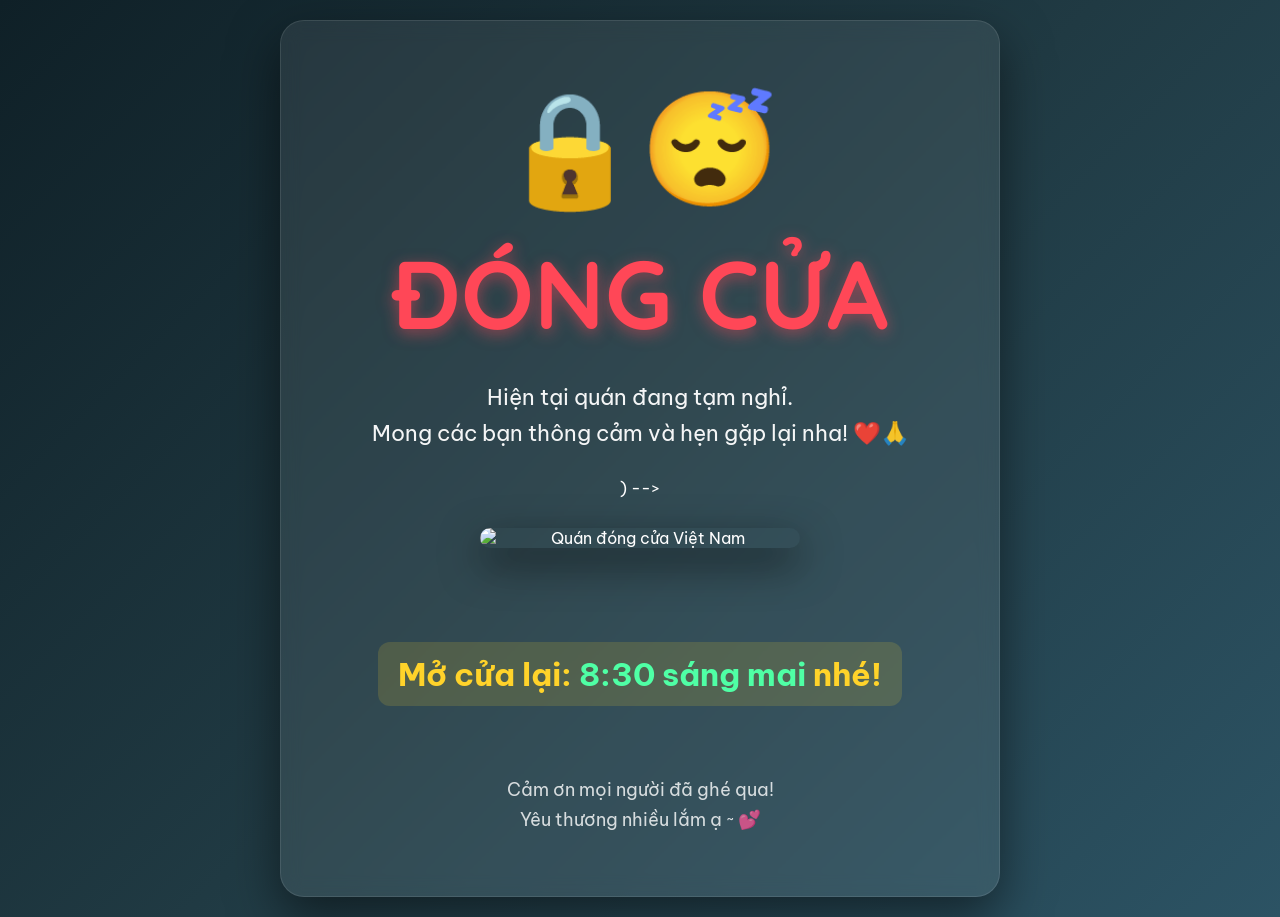
==== index.html @ d58c07a1 "Add initial HTML structure for temporary closure page" ====
<!DOCTYPE html>
<html lang="vi">
<head>
  <meta charset="UTF-8" />
  <meta name="viewport" content="width=device-width, initial-scale=1.0"/>
  <title>ĐÓNG CỬA TẠM THỜI - Hẹn Gặp Lại!</title>
  
  <!-- Google Fonts cho font tiếng Việt đẹp -->
  <link href="https://fonts.googleapis.com/css2?family=Be+Vietnam+Pro:wght@400;500;700&family=Quicksand:wght@500;700&display=swap" rel="stylesheet"/>
  
  <style>
    * { margin:0; padding:0; box-sizing:border-box; }
    body {
      font-family: 'Be Vietnam Pro', sans-serif;
      background: linear-gradient(135deg, #0f2027, #203a43, #2c5364);
      color: #fff;
      min-height: 100vh;
      display: flex;
      align-items: center;
      justify-content: center;
      padding: 20px;
      overflow-x: hidden;
    }
    .container {
      max-width: 720px;
      width: 100%;
      background: rgba(255,255,255,0.08);
      backdrop-filter: blur(10px);
      border-radius: 24px;
      padding: 40px 30px;
      box-shadow: 0 20px 50px rgba(0,0,0,0.5);
      text-align: center;
      border: 1px solid rgba(255,255,255,0.1);
      animation: fadeIn 1.2s ease-out;
    }
    @keyframes fadeIn {
      from { opacity:0; transform: translateY(30px); }
      to   { opacity:1; transform: translateY(0); }
    }
    h1 {
      font-family: 'Quicksand', sans-serif;
      font-size: clamp(3.5rem, 12vw, 6rem);
      margin: 0.1em 0;
      color: #ff4757;
      text-shadow: 0 4px 15px rgba(255,71,87,0.5);
    }
    .emoji {
      font-size: clamp(4rem, 15vw, 7rem);
      margin: 15px 0;
      animation: pulse 2s infinite;
    }
    @keyframes pulse {
      0%,100% { transform: scale(1); }
      50%     { transform: scale(1.08); }
    }
    p {
      font-size: 1.4rem;
      line-height: 1.6;
      margin: 1.2em 0;
      opacity: 0.95;
    }
    .time {
      font-size: 2rem;
      font-weight: 700;
      color: #ffd32a;
      margin: 2em 0 1em;
      padding: 12px 20px;
      background: rgba(255,211,42,0.15);
      border-radius: 12px;
      display: inline-block;
    }
    .highlight { color: #4fffa5; }
    
    .image-wrapper {
      margin: 30px auto;
      max-width: 320px;
      overflow: hidden;
      border-radius: 20px;
      box-shadow: 0 15px 40px rgba(0,0,0,0.6);
      transition: all 0.4s ease;
    }
    .image-wrapper img {
      width: 100%;
      height: auto;
      display: block;
      transition: transform 0.5s ease;
    }
    .image-wrapper:hover {
      transform: translateY(-10px) scale(1.04);
      box-shadow: 0 25px 60px rgba(0,0,0,0.7);
    }
    .image-wrapper:hover img {
      transform: scale(1.08);
    }
    
    .small {
      font-size: 1.15rem;
      opacity: 0.8;
      margin-top: 2em;
    }
    
    @media (max-width: 480px) {
      .container { padding: 30px 20px; }
      h1 { font-size: 4.5rem; }
      .emoji { font-size: 5.5rem; }
    }
  </style>
</head>
<body>

<div class="container">
  <div class="emoji">🔒😴</div>
  
  <h1>ĐÓNG CỬA</h1>
  
  <p>Hiện tại quán đang tạm nghỉ.<br>
  Mong các bạn thông cảm và hẹn gặp lại nha! ❤️🙏</p>

  <!-- Chọn 1 trong các ảnh dưới đây bằng cách uncomment (xóa <!-- và -->) -->

  <!-- Ảnh 1: Biển đóng cửa kiểu Việt Nam thực tế (rất phổ biến) -->
  <div class="image-wrapper">
    <img src="https://danviet.ex-cdn.com/files/f1/296231569849192448/2022/1/6/hang-quan-nghi-tet-som-9-16414466769831583671719-1641446803700729373906.jpeg" 
         alt="Quán đóng cửa Việt Nam">
  </div>

  <!-- Ảnh 2: Cửa cuốn + bảng nghỉ vui (vibe "vợ đẻ con trai") -->
  <!-- 
  <div class="image-wrapper">
    <img src="https://vnn-imgs-f.vgcloud.vn/2019/10/26/09/ban-hang-ba-dao-1.jpg?width=0&s=IHj6JGCx3UasCY2AkdpYIg" 
         alt="Biển nghỉ bá đạo">
  </div>
  -->

  <!-- Ảnh 3: Cửa cuốn xanh + thông báo tạm nghỉ (kiểu dịch bệnh) -->
  <!-- 
  <div class="image-wrapper">
    <img src="https://image.plo.vn/w1000/Uploaded/2026/zaaekt/2020_03_25/tam-dong-cua-covid19_qoyh.jpg.webp" 
         alt="Cửa cuốn tạm nghỉ">
  </div>
  -->

  <!-- Ảnh 4: Mèo ngủ cute, vibe chill nghỉ ngơi -->
  <!-- 
  <div class="image-wrapper">
    <img src="https://vihema.com/wp-content/uploads/2025/12/hinh-anh-ve-nhung-chu-meo-de-thuong-65d7f0.webp" 
         alt="Mèo ngủ ngon lành">
  </div>
  -->

  <div class="time">
    Mở cửa lại: <span class="highlight">8:30 sáng mai</span> nhé!
  </div>

  <p class="small">Cảm ơn mọi người đã ghé qua!<br>
  Yêu thương nhiều lắm ạ ~ 💕</p>
</div>

</body>
</html>
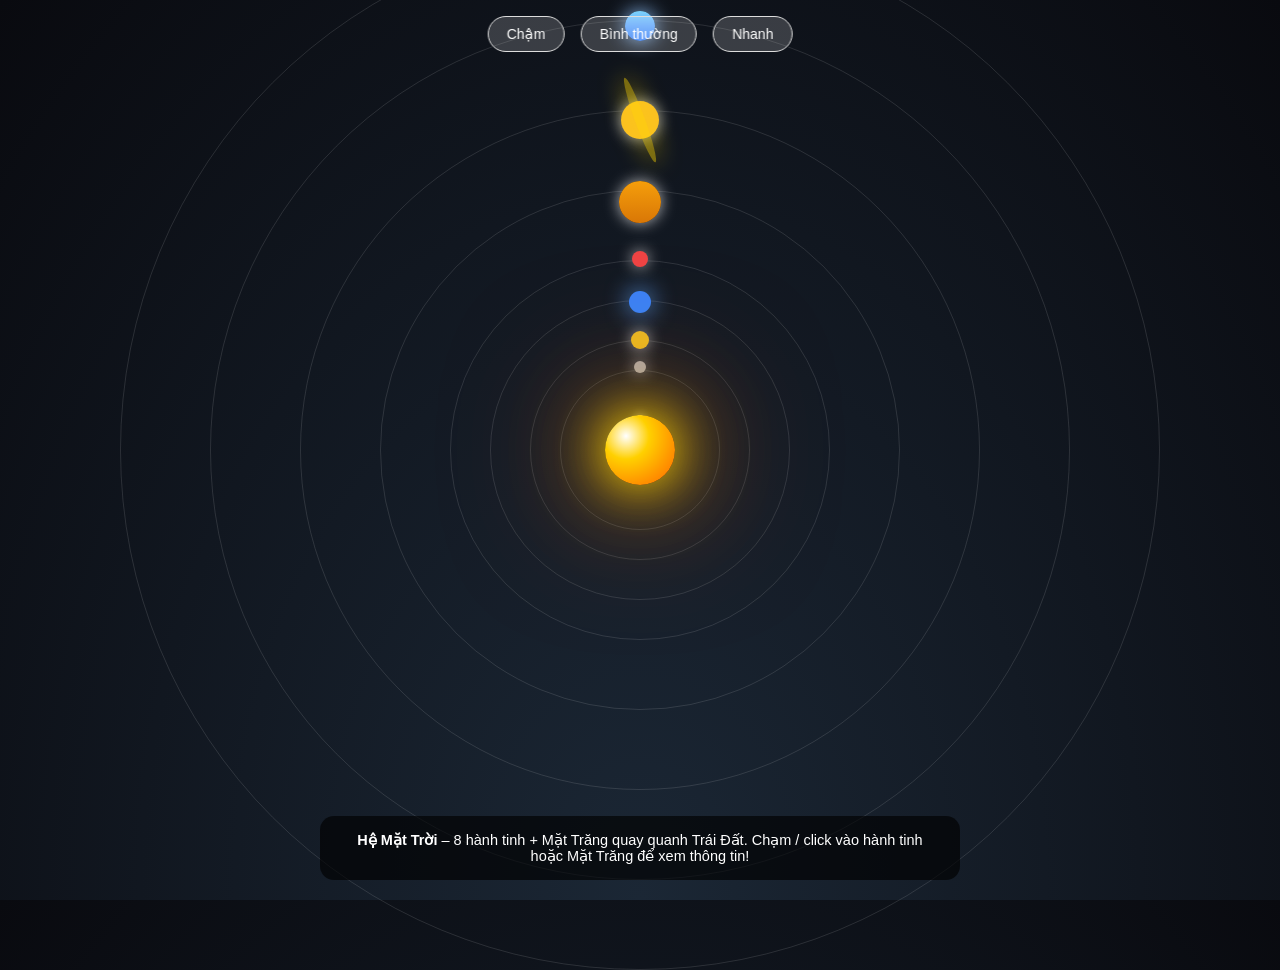
==== commit 77deafff: "Update index.html M1" ====
--- a/index.html
+++ b/index.html
@@ -3,158 +3,267 @@
 <head>
   <meta charset="UTF-8" />
   <meta name="viewport" content="width=device-width, initial-scale=1.0"/>
-  <title>ĐÓNG CỬA TẠM THỜI - Hẹn Gặp Lại!</title>
-  
-  <!-- Google Fonts cho font tiếng Việt đẹp -->
-  <link href="https://fonts.googleapis.com/css2?family=Be+Vietnam+Pro:wght@400;500;700&family=Quicksand:wght@500;700&display=swap" rel="stylesheet"/>
-  
+  <title>Hệ Mặt Trời - Có Mặt Trăng</title>
   <style>
     * { margin:0; padding:0; box-sizing:border-box; }
     body {
-      font-family: 'Be Vietnam Pro', sans-serif;
-      background: linear-gradient(135deg, #0f2027, #203a43, #2c5364);
+      height:100vh;
+      background: radial-gradient(ellipse at bottom, #1b2735 0%, #090a0f 100%);
+      overflow: hidden;
+      font-family: Arial, sans-serif;
       color: #fff;
-      min-height: 100vh;
-      display: flex;
-      align-items: center;
-      justify-content: center;
-      padding: 20px;
-      overflow-x: hidden;
-    }
-    .container {
-      max-width: 720px;
-      width: 100%;
-      background: rgba(255,255,255,0.08);
-      backdrop-filter: blur(10px);
-      border-radius: 24px;
-      padding: 40px 30px;
-      box-shadow: 0 20px 50px rgba(0,0,0,0.5);
-      text-align: center;
-      border: 1px solid rgba(255,255,255,0.1);
-      animation: fadeIn 1.2s ease-out;
-    }
-    @keyframes fadeIn {
-      from { opacity:0; transform: translateY(30px); }
-      to   { opacity:1; transform: translateY(0); }
-    }
-    h1 {
-      font-family: 'Quicksand', sans-serif;
-      font-size: clamp(3.5rem, 12vw, 6rem);
-      margin: 0.1em 0;
-      color: #ff4757;
-      text-shadow: 0 4px 15px rgba(255,71,87,0.5);
-    }
-    .emoji {
-      font-size: clamp(4rem, 15vw, 7rem);
-      margin: 15px 0;
-      animation: pulse 2s infinite;
-    }
-    @keyframes pulse {
-      0%,100% { transform: scale(1); }
-      50%     { transform: scale(1.08); }
-    }
-    p {
-      font-size: 1.4rem;
-      line-height: 1.6;
-      margin: 1.2em 0;
-      opacity: 0.95;
-    }
-    .time {
-      font-size: 2rem;
-      font-weight: 700;
-      color: #ffd32a;
-      margin: 2em 0 1em;
-      padding: 12px 20px;
-      background: rgba(255,211,42,0.15);
-      border-radius: 12px;
-      display: inline-block;
-    }
-    .highlight { color: #4fffa5; }
-    
-    .image-wrapper {
-      margin: 30px auto;
-      max-width: 320px;
-      overflow: hidden;
-      border-radius: 20px;
-      box-shadow: 0 15px 40px rgba(0,0,0,0.6);
-      transition: all 0.4s ease;
-    }
-    .image-wrapper img {
-      width: 100%;
-      height: auto;
-      display: block;
-      transition: transform 0.5s ease;
-    }
-    .image-wrapper:hover {
-      transform: translateY(-10px) scale(1.04);
-      box-shadow: 0 25px 60px rgba(0,0,0,0.7);
-    }
-    .image-wrapper:hover img {
-      transform: scale(1.08);
-    }
-    
-    .small {
-      font-size: 1.15rem;
-      opacity: 0.8;
-      margin-top: 2em;
-    }
-    
-    @media (max-width: 480px) {
-      .container { padding: 30px 20px; }
-      h1 { font-size: 4.5rem; }
-      .emoji { font-size: 5.5rem; }
+    }
+    .solar-system {
+      position: relative;
+      width:100%; height:100%;
+      transform-style: preserve-3d;
+      perspective: 1200px;
+    }
+    .sun {
+      position: absolute;
+      top:50%; left:50%;
+      width:70px; height:70px;
+      background: radial-gradient(circle at 30% 30%, #fff, #ffd000, #ff9900, #ff6600);
+      border-radius:50%;
+      transform: translate(-50%,-50%);
+      box-shadow: 0 0 50px #ffdd00, 0 0 100px #ff9900, 0 0 160px #ff6600;
+      z-index:10;
+    }
+    .orbit {
+      position: absolute;
+      top:50%; left:50%;
+      border:1px solid rgba(255,255,255,0.12);
+      border-radius:50%;
+      transform: translate(-50%,-50%);
+      transform-style: preserve-3d;
+    }
+    .planet {
+      position: absolute;
+      top:-10px;
+      left:50%;
+      width:20px; height:20px;
+      border-radius:50%;
+      transform: translateX(-50%);
+      box-shadow: 0 0 15px rgba(255,255,255,0.7);
+      cursor: pointer;
+    }
+    .moon-orbit {
+      position: absolute;
+      top:50%; left:50%;
+      width: 60px; height: 60px;
+      border: 1px dashed rgba(200,220,255,0.3);
+      border-radius: 50%;
+      transform: translate(-50%,-50%);
+      animation: spin-moon 6s linear infinite;
+    }
+    .moon {
+      position: absolute;
+      top: -6px; left: 50%;
+      width: 8px; height: 8px;
+      background: linear-gradient(#e0e0e0, #c0c0c0, #a0a0a0);
+      border-radius: 50%;
+      transform: translateX(-50%);
+      box-shadow: 0 0 10px rgba(255,255,255,0.8);
+      cursor: pointer;
+    }
+
+    /* Quỹ đạo hành tinh */
+    #mercury-orbit { width:160px; height:160px; animation: spin 8s linear infinite; }
+    #mercury       { width:12px; height:12px; background:#a9a9a9; animation: orbit 8s linear infinite; }
+
+    #venus-orbit   { width:220px; height:220px; animation: spin 12s linear infinite reverse; }
+    #venus         { width:18px; height:18px; background:#e8b923; animation: orbit 12s linear infinite; }
+
+    #earth-orbit   { width:300px; height:300px; animation: spin 18s linear infinite; }
+    #earth         { width:22px; height:22px; background:#3a82f6; animation: orbit 18s linear infinite; box-shadow:0 0 25px #60a5fa; }
+
+    #mars-orbit    { width:380px; height:380px; animation: spin 25s linear infinite reverse; }
+    #mars          { width:16px; height:16px; background:#ef4444; animation: orbit 25s linear infinite; }
+
+    #jupiter-orbit { width:520px; height:520px; animation: spin 40s linear infinite; }
+    #jupiter       { width:42px; height:42px; background:linear-gradient(#f59e0b,#d97706); animation: orbit 40s linear infinite; }
+
+    #saturn-orbit  { width:680px; height:680px; animation: spin 60s linear infinite reverse; }
+    #saturn        { width:38px; height:38px; background:#fbbf24; animation: orbit 60s linear infinite; }
+    #saturn::after {
+      content:''; position:absolute; top:50%; left:50%;
+      width:90px; height:10px; background:rgba(255,215,0,0.45);
+      border-radius:50%; transform:translate(-50%,-50%) rotate(70deg);
+      box-shadow:0 0 25px rgba(255,215,0,0.7); z-index:-1;
+    }
+
+    #uranus-orbit  { width:860px; height:860px; animation: spin 90s linear infinite; }
+    #uranus        { width:30px; height:30px; background:linear-gradient(#7dd3fc,#60a5fa,#3b82f6); animation: orbit 90s linear infinite reverse; box-shadow:0 0 20px #93c5fd; }
+
+    #neptune-orbit { width:1040px; height:1040px; animation: spin 120s linear infinite reverse; }
+    #neptune       { width:30px; height:30px; background:linear-gradient(#1e40af,#3b82f6,#60a5fa); animation: orbit 120s linear infinite; box-shadow:0 0 20px #93c5fd; }
+
+    @keyframes spin { from{transform:translate(-50%,-50%) rotate(0deg);} to{transform:translate(-50%,-50%) rotate(360deg);} }
+    @keyframes orbit { from{transform:translateX(-50%) rotate(0deg) translateX(50%) rotate(0deg);} to{transform:translateX(-50%) rotate(360deg) translateX(50%) rotate(-360deg);} }
+    @keyframes spin-moon { from{transform:translate(-50%,-50%) rotate(0deg);} to{transform:translate(-50%,-50%) rotate(360deg);} }
+
+    /* Responsive */
+    @media (max-width:768px) {
+      .sun {width:55px;height:55px;}
+      #mercury-orbit{width:110px;height:110px;} #venus-orbit{width:160px;height:160px;}
+      #earth-orbit{width:210px;height:210px;} #mars-orbit{width:260px;height:260px;}
+      #jupiter-orbit{width:360px;height:360px;} #saturn-orbit{width:460px;height:460px;}
+      #uranus-orbit{width:580px;height:580px;} #neptune-orbit{width:700px;height:700px;}
+      .moon-orbit {width:50px;height:50px;}
+    }
+
+    /* Modal */
+    .modal {
+      display:none;
+      position:fixed; top:0; left:0; width:100%; height:100%;
+      background:rgba(0,0,0,0.88); z-index:200;
+      justify-content:center; align-items:center;
+    }
+    .modal-content {
+      background:rgba(25,35,55,0.97); border:1px solid #60a5fa;
+      border-radius:16px; padding:24px; max-width:90%; max-height:88vh;
+      overflow-y:auto; text-align:center; box-shadow:0 0 35px #3a82f6;
+    }
+    .close { float:right; font-size:32px; cursor:pointer; color:#eee; }
+    h2 { color:#ffd000; margin-bottom:12px; }
+    p { line-height:1.7; font-size:15.5px; margin:12px 0; }
+
+    .controls {
+      position:absolute; top:16px; left:50%; transform:translateX(-50%);
+      z-index:100;
+    }
+    button {
+      padding:9px 18px; margin:0 6px;
+      background:rgba(255,255,255,0.18); border:1px solid #ddd;
+      color:white; border-radius:24px; cursor:pointer; font-size:14px;
+    }
+    button:hover { background:rgba(255,255,255,0.35); }
+
+    .intro {
+      position:absolute; bottom:20px; left:50%; transform:translateX(-50%);
+      background:rgba(0,0,0,0.65); padding:16px 20px; border-radius:14px;
+      max-width:95%; font-size:14.5px; text-align:center;
     }
   </style>
 </head>
 <body>
-
-<div class="container">
-  <div class="emoji">🔒😴</div>
-  
-  <h1>ĐÓNG CỬA</h1>
-  
-  <p>Hiện tại quán đang tạm nghỉ.<br>
-  Mong các bạn thông cảm và hẹn gặp lại nha! ❤️🙏</p>
-
-  <!-- Chọn 1 trong các ảnh dưới đây bằng cách uncomment (xóa <!-- và -->) -->
-
-  <!-- Ảnh 1: Biển đóng cửa kiểu Việt Nam thực tế (rất phổ biến) -->
-  <div class="image-wrapper">
-    <img src="https://danviet.ex-cdn.com/files/f1/296231569849192448/2022/1/6/hang-quan-nghi-tet-som-9-16414466769831583671719-1641446803700729373906.jpeg" 
-         alt="Quán đóng cửa Việt Nam">
+  <div class="solar-system">
+    <div class="sun"></div>
+
+    <div class="orbit" id="mercury-orbit"><div class="planet" id="mercury" data-planet="mercury"></div></div>
+    <div class="orbit" id="venus-orbit"><div class="planet" id="venus" data-planet="venus"></div></div>
+    
+    <div class="orbit" id="earth-orbit">
+      <div class="planet" id="earth" data-planet="earth"></div>
+      <!-- Mặt Trăng -->
+      <div class="moon-orbit">
+        <div class="moon" data-planet="moon"></div>
+      </div>
+    </div>
+
+    <div class="orbit" id="mars-orbit"><div class="planet" id="mars" data-planet="mars"></div></div>
+    <div class="orbit" id="jupiter-orbit"><div class="planet" id="jupiter" data-planet="jupiter"></div></div>
+    <div class="orbit" id="saturn-orbit"><div class="planet" id="saturn" data-planet="saturn"></div></div>
+    <div class="orbit" id="uranus-orbit"><div class="planet" id="uranus" data-planet="uranus"></div></div>
+    <div class="orbit" id="neptune-orbit"><div class="planet" id="neptune" data-planet="neptune"></div></div>
+
+    <div class="controls">
+      <button onclick="speed=0.4; updateSpeed()">Chậm</button>
+      <button onclick="speed=1; updateSpeed()">Bình thường</button>
+      <button onclick="speed=2.8; updateSpeed()">Nhanh</button>
+    </div>
+
+    <div class="intro">
+      <strong>Hệ Mặt Trời</strong> – 8 hành tinh + Mặt Trăng quay quanh Trái Đất.  
+      Chạm / click vào hành tinh hoặc Mặt Trăng để xem thông tin!
+    </div>
   </div>
 
-  <!-- Ảnh 2: Cửa cuốn + bảng nghỉ vui (vibe "vợ đẻ con trai") -->
-  <!-- 
-  <div class="image-wrapper">
-    <img src="https://vnn-imgs-f.vgcloud.vn/2019/10/26/09/ban-hang-ba-dao-1.jpg?width=0&s=IHj6JGCx3UasCY2AkdpYIg" 
-         alt="Biển nghỉ bá đạo">
+  <!-- Modal -->
+  <div id="modal" class="modal">
+    <div class="modal-content">
+      <span class="close" onclick="closeModal()">×</span>
+      <h2 id="planet-title"></h2>
+      <p id="planet-desc"></p>
+    </div>
   </div>
-  -->
-
-  <!-- Ảnh 3: Cửa cuốn xanh + thông báo tạm nghỉ (kiểu dịch bệnh) -->
-  <!-- 
-  <div class="image-wrapper">
-    <img src="https://image.plo.vn/w1000/Uploaded/2026/zaaekt/2020_03_25/tam-dong-cua-covid19_qoyh.jpg.webp" 
-         alt="Cửa cuốn tạm nghỉ">
-  </div>
-  -->
-
-  <!-- Ảnh 4: Mèo ngủ cute, vibe chill nghỉ ngơi -->
-  <!-- 
-  <div class="image-wrapper">
-    <img src="https://vihema.com/wp-content/uploads/2025/12/hinh-anh-ve-nhung-chu-meo-de-thuong-65d7f0.webp" 
-         alt="Mèo ngủ ngon lành">
-  </div>
-  -->
-
-  <div class="time">
-    Mở cửa lại: <span class="highlight">8:30 sáng mai</span> nhé!
-  </div>
-
-  <p class="small">Cảm ơn mọi người đã ghé qua!<br>
-  Yêu thương nhiều lắm ạ ~ 💕</p>
-</div>
-
+
+  <script>
+    let speed = 1;
+    const orbits = document.querySelectorAll('.orbit, .moon-orbit');
+    
+    function updateSpeed() {
+      orbits.forEach(el => {
+        let dur = parseFloat(getComputedStyle(el).animationDuration) || 10;
+        el.style.animationDuration = (dur / speed) + 's';
+      });
+    }
+    updateSpeed();
+
+    const planetInfo = {
+      mercury: {
+        title: "Sao Thủy (Mercury)",
+        desc: "Hành tinh nhỏ nhất và gần Mặt Trời nhất. Nhiệt độ ban ngày ~430°C, ban đêm ~-180°C. Không khí quyển rất mỏng. Một năm = 88 ngày Trái Đất, một ngày = 59 ngày Trái Đất."
+      },
+      venus: {
+        title: "Sao Kim (Venus)",
+        desc: "Nóng nhất Hệ Mặt Trời (~465°C) vì hiệu ứng nhà kính cực mạnh. Quay ngược chiều kim đồng hồ. Kích thước gần bằng Trái Đất."
+      },
+      earth: {
+        title: "Trái Đất (Earth)",
+        desc: "Hành tinh duy nhất đã biết có sự sống. Có nước lỏng, khí quyển giàu oxy, từ trường bảo vệ. Một năm ≈ 365.25 ngày, một ngày = 24 giờ."
+      },
+      moon: {
+        title: "Mặt Trăng (Moon)",
+        desc: "Vệ tinh tự nhiên duy nhất của Trái Đất. Đường kính ~3.474 km (khoảng 1/4 Trái Đất). Khoảng cách trung bình ~384.400 km. Gây ra thủy triều và đã được con người đặt chân (Apollo 11 - 1969)."
+      },
+      mars: {
+        title: "Sao Hỏa (Mars)",
+        desc: "Hành tinh Đỏ. Có Olympus Mons – núi lửa cao nhất Hệ Mặt Trời (~22 km). Từng có nước lỏng trong quá khứ. Nhiều sứ mệnh đang tìm kiếm dấu vết vi sinh vật cổ."
+      },
+      jupiter: {
+        title: "Sao Mộc (Jupiter)",
+        desc: "Hành tinh lớn nhất, là hành tinh khí khổng lồ. Có Vết Đỏ Lớn – siêu bão tồn tại hàng thế kỷ. Hơn 95 vệ tinh đã biết."
+      },
+      saturn: {
+        title: "Sao Thổ (Saturn)",
+        desc: "Nổi tiếng với vành đai băng & đá đẹp nhất. Mật độ rất thấp (nổi được trên nước!). Hơn 145 vệ tinh, nổi bật là Titan."
+      },
+      uranus: {
+        title: "Sao Thiên Vương (Uranus)",
+        desc: "Hành tinh băng khổng lồ, quay nằm ngang (trục nghiêng ~98°). Màu xanh nhạt do metan. Rất lạnh (~-224°C)."
+      },
+      neptune: {
+        title: "Sao Hải Vương (Neptune)",
+        desc: "Hành tinh xa nhất. Gió mạnh nhất Hệ Mặt Trời (~2100 km/h). Màu xanh đậm do metan. Có Vết Tối Lớn."
+      }
+    };
+
+    document.querySelectorAll('.planet, .moon').forEach(item => {
+      item.addEventListener('click', () => showInfo(item.dataset.planet));
+      
+      let touchTimer;
+      item.addEventListener('touchstart', () => {
+        touchTimer = setTimeout(() => showInfo(item.dataset.planet), 280);
+      });
+      item.addEventListener('touchend', () => clearTimeout(touchTimer));
+    });
+
+    function showInfo(key) {
+      const info = planetInfo[key];
+      if (!info) return;
+      document.getElementById('planet-title').textContent = info.title;
+      document.getElementById('planet-desc').textContent = info.desc;
+      document.getElementById('modal').style.display = 'flex';
+    }
+
+    function closeModal() {
+      document.getElementById('modal').style.display = 'none';
+    }
+
+    window.onclick = function(e) {
+      if (e.target === document.getElementById('modal')) closeModal();
+    };
+  </script>
 </body>
 </html>
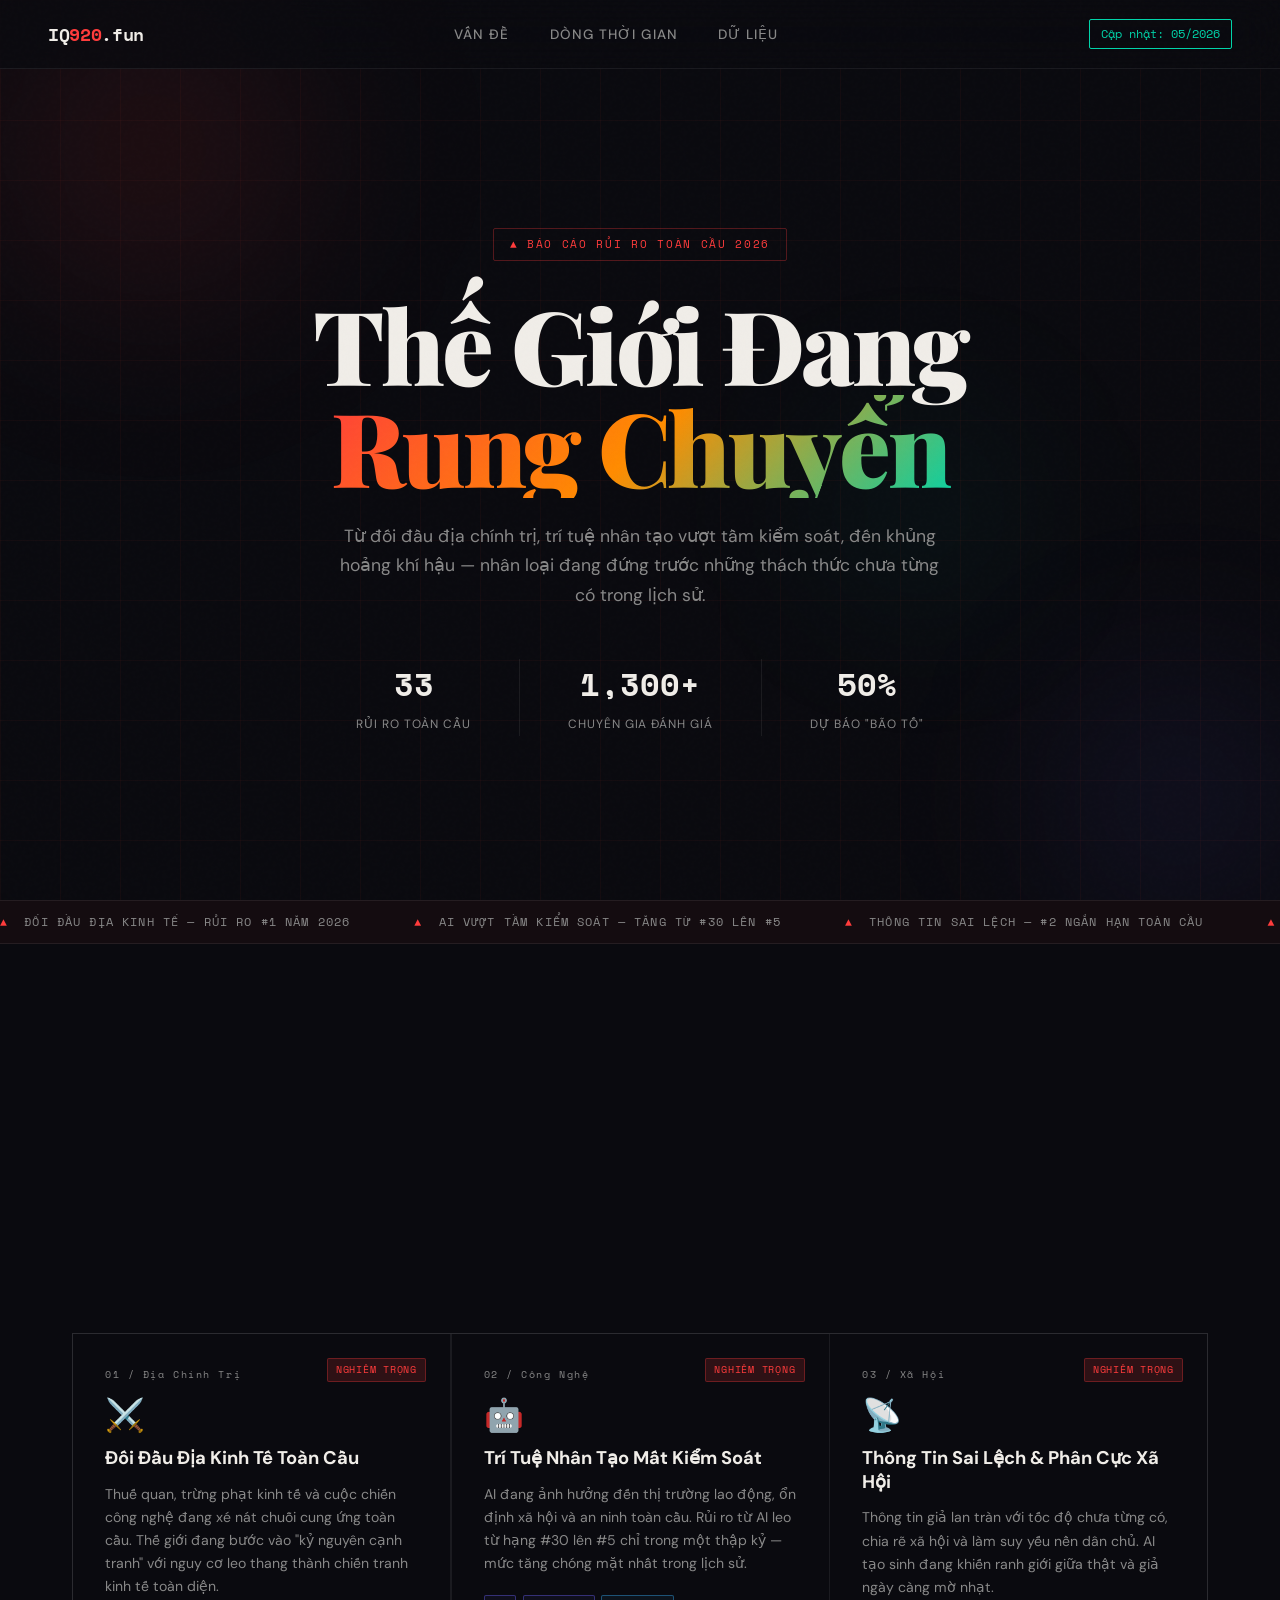
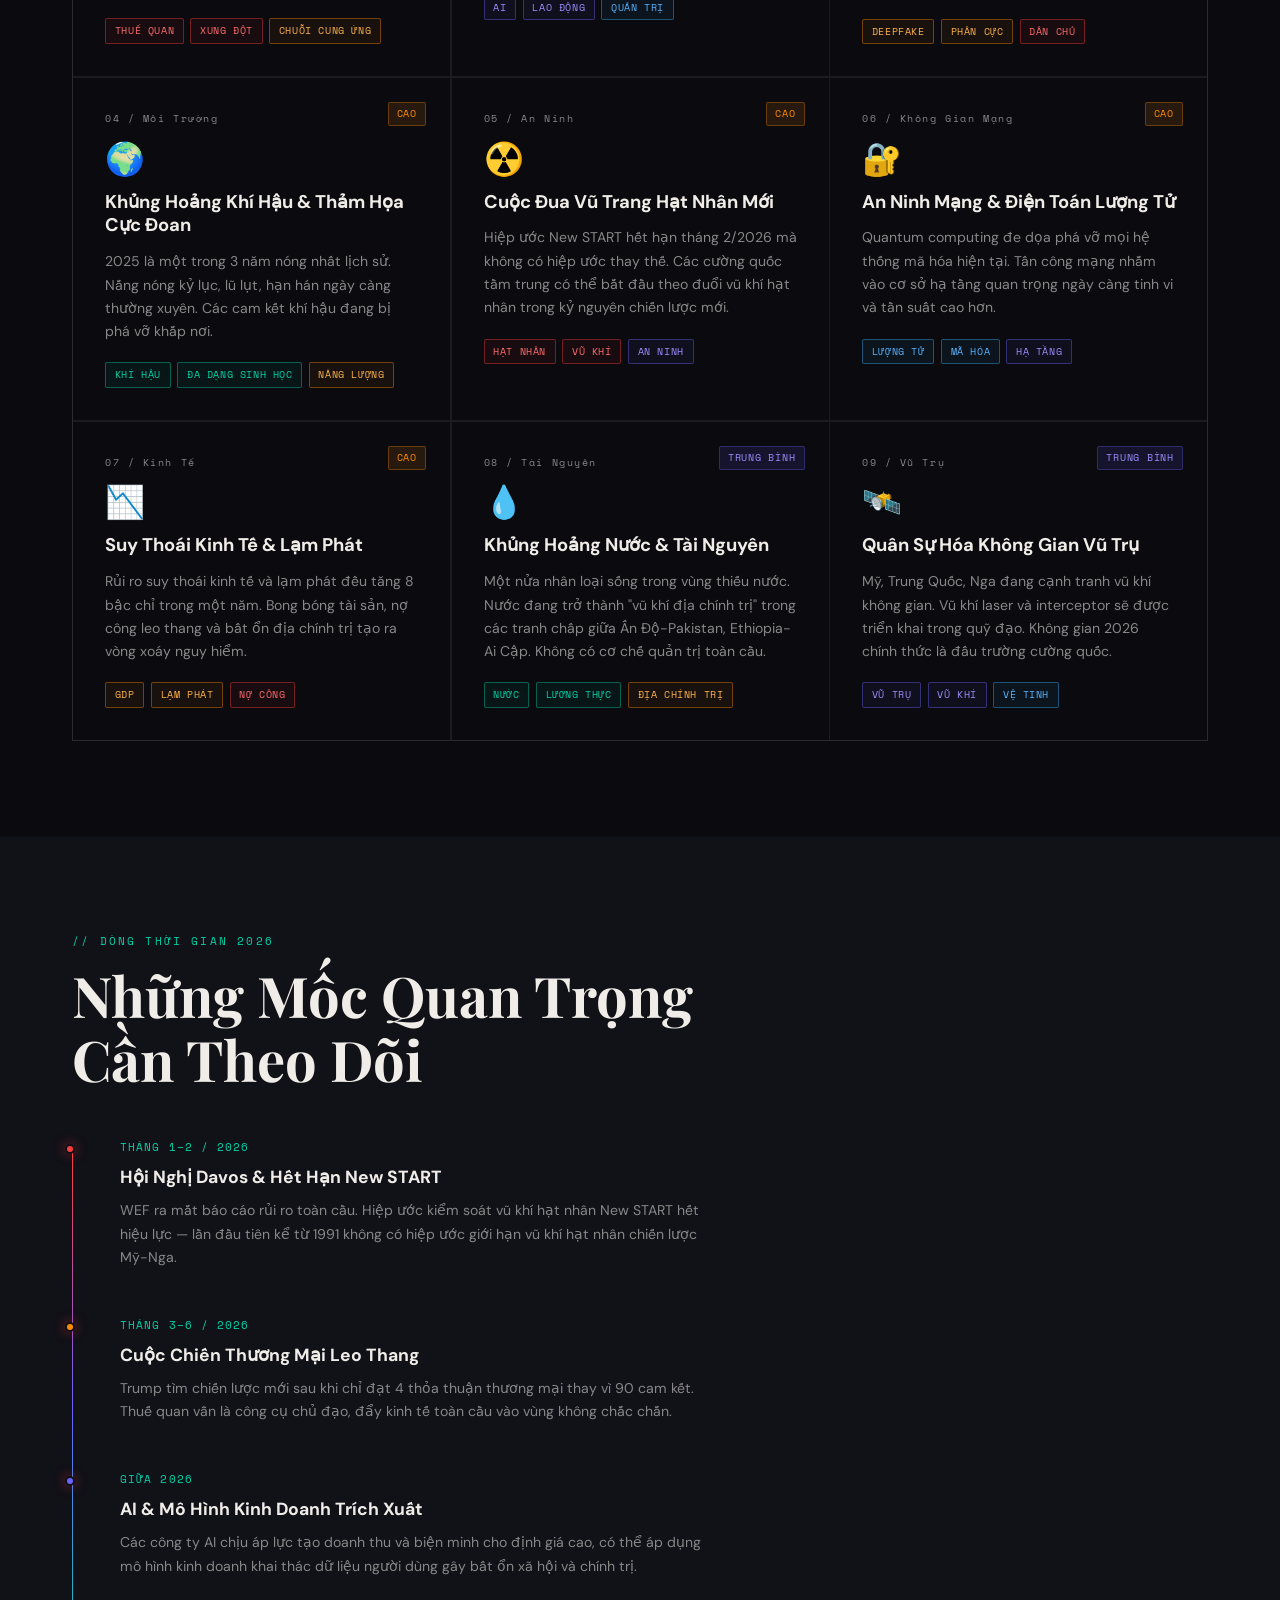
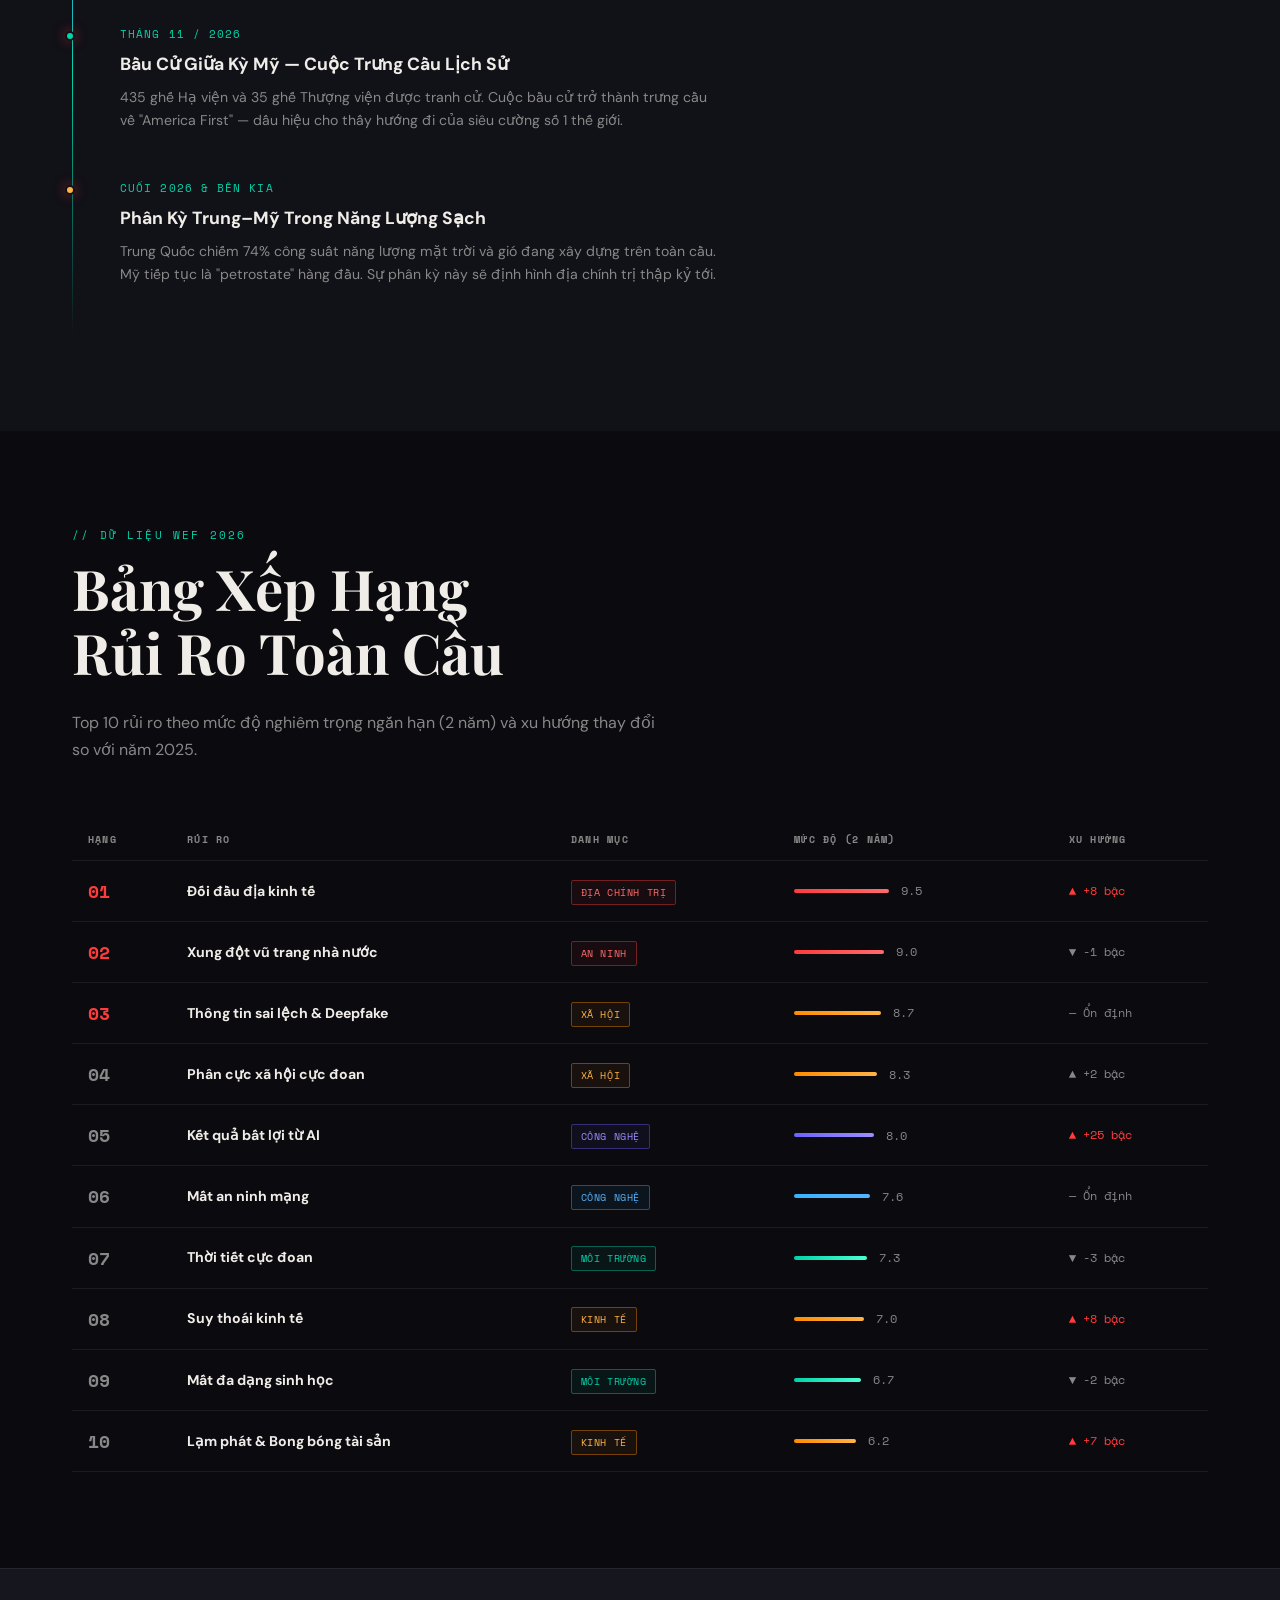
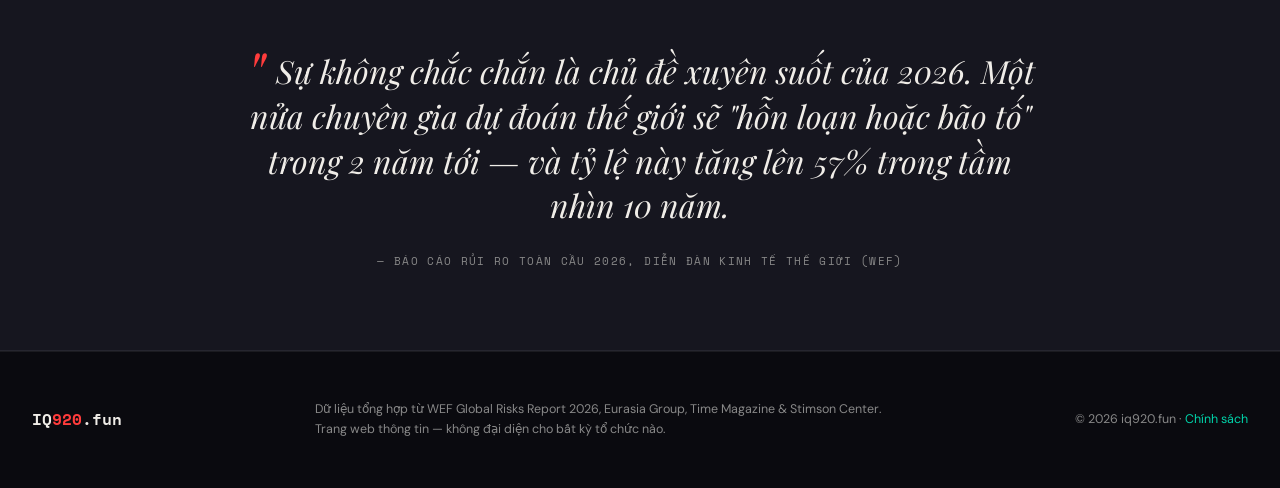
==== commit 7958aac4: "Update index.html" ====
--- a/index.html
+++ b/index.html
@@ -1,269 +1,1067 @@
 <!DOCTYPE html>
 <html lang="vi">
 <head>
-  <meta charset="UTF-8" />
-  <meta name="viewport" content="width=device-width, initial-scale=1.0"/>
-  <title>Hệ Mặt Trời - Có Mặt Trăng</title>
-  <style>
-    * { margin:0; padding:0; box-sizing:border-box; }
-    body {
-      height:100vh;
-      background: radial-gradient(ellipse at bottom, #1b2735 0%, #090a0f 100%);
-      overflow: hidden;
-      font-family: Arial, sans-serif;
-      color: #fff;
-    }
-    .solar-system {
-      position: relative;
-      width:100%; height:100%;
-      transform-style: preserve-3d;
-      perspective: 1200px;
-    }
-    .sun {
-      position: absolute;
-      top:50%; left:50%;
-      width:70px; height:70px;
-      background: radial-gradient(circle at 30% 30%, #fff, #ffd000, #ff9900, #ff6600);
-      border-radius:50%;
-      transform: translate(-50%,-50%);
-      box-shadow: 0 0 50px #ffdd00, 0 0 100px #ff9900, 0 0 160px #ff6600;
-      z-index:10;
-    }
-    .orbit {
-      position: absolute;
-      top:50%; left:50%;
-      border:1px solid rgba(255,255,255,0.12);
-      border-radius:50%;
-      transform: translate(-50%,-50%);
-      transform-style: preserve-3d;
-    }
-    .planet {
-      position: absolute;
-      top:-10px;
-      left:50%;
-      width:20px; height:20px;
-      border-radius:50%;
-      transform: translateX(-50%);
-      box-shadow: 0 0 15px rgba(255,255,255,0.7);
-      cursor: pointer;
-    }
-    .moon-orbit {
-      position: absolute;
-      top:50%; left:50%;
-      width: 60px; height: 60px;
-      border: 1px dashed rgba(200,220,255,0.3);
-      border-radius: 50%;
-      transform: translate(-50%,-50%);
-      animation: spin-moon 6s linear infinite;
-    }
-    .moon {
-      position: absolute;
-      top: -6px; left: 50%;
-      width: 8px; height: 8px;
-      background: linear-gradient(#e0e0e0, #c0c0c0, #a0a0a0);
-      border-radius: 50%;
-      transform: translateX(-50%);
-      box-shadow: 0 0 10px rgba(255,255,255,0.8);
-      cursor: pointer;
-    }
-
-    /* Quỹ đạo hành tinh */
-    #mercury-orbit { width:160px; height:160px; animation: spin 8s linear infinite; }
-    #mercury       { width:12px; height:12px; background:#a9a9a9; animation: orbit 8s linear infinite; }
-
-    #venus-orbit   { width:220px; height:220px; animation: spin 12s linear infinite reverse; }
-    #venus         { width:18px; height:18px; background:#e8b923; animation: orbit 12s linear infinite; }
-
-    #earth-orbit   { width:300px; height:300px; animation: spin 18s linear infinite; }
-    #earth         { width:22px; height:22px; background:#3a82f6; animation: orbit 18s linear infinite; box-shadow:0 0 25px #60a5fa; }
-
-    #mars-orbit    { width:380px; height:380px; animation: spin 25s linear infinite reverse; }
-    #mars          { width:16px; height:16px; background:#ef4444; animation: orbit 25s linear infinite; }
-
-    #jupiter-orbit { width:520px; height:520px; animation: spin 40s linear infinite; }
-    #jupiter       { width:42px; height:42px; background:linear-gradient(#f59e0b,#d97706); animation: orbit 40s linear infinite; }
-
-    #saturn-orbit  { width:680px; height:680px; animation: spin 60s linear infinite reverse; }
-    #saturn        { width:38px; height:38px; background:#fbbf24; animation: orbit 60s linear infinite; }
-    #saturn::after {
-      content:''; position:absolute; top:50%; left:50%;
-      width:90px; height:10px; background:rgba(255,215,0,0.45);
-      border-radius:50%; transform:translate(-50%,-50%) rotate(70deg);
-      box-shadow:0 0 25px rgba(255,215,0,0.7); z-index:-1;
-    }
-
-    #uranus-orbit  { width:860px; height:860px; animation: spin 90s linear infinite; }
-    #uranus        { width:30px; height:30px; background:linear-gradient(#7dd3fc,#60a5fa,#3b82f6); animation: orbit 90s linear infinite reverse; box-shadow:0 0 20px #93c5fd; }
-
-    #neptune-orbit { width:1040px; height:1040px; animation: spin 120s linear infinite reverse; }
-    #neptune       { width:30px; height:30px; background:linear-gradient(#1e40af,#3b82f6,#60a5fa); animation: orbit 120s linear infinite; box-shadow:0 0 20px #93c5fd; }
-
-    @keyframes spin { from{transform:translate(-50%,-50%) rotate(0deg);} to{transform:translate(-50%,-50%) rotate(360deg);} }
-    @keyframes orbit { from{transform:translateX(-50%) rotate(0deg) translateX(50%) rotate(0deg);} to{transform:translateX(-50%) rotate(360deg) translateX(50%) rotate(-360deg);} }
-    @keyframes spin-moon { from{transform:translate(-50%,-50%) rotate(0deg);} to{transform:translate(-50%,-50%) rotate(360deg);} }
-
-    /* Responsive */
-    @media (max-width:768px) {
-      .sun {width:55px;height:55px;}
-      #mercury-orbit{width:110px;height:110px;} #venus-orbit{width:160px;height:160px;}
-      #earth-orbit{width:210px;height:210px;} #mars-orbit{width:260px;height:260px;}
-      #jupiter-orbit{width:360px;height:360px;} #saturn-orbit{width:460px;height:460px;}
-      #uranus-orbit{width:580px;height:580px;} #neptune-orbit{width:700px;height:700px;}
-      .moon-orbit {width:50px;height:50px;}
-    }
-
-    /* Modal */
-    .modal {
-      display:none;
-      position:fixed; top:0; left:0; width:100%; height:100%;
-      background:rgba(0,0,0,0.88); z-index:200;
-      justify-content:center; align-items:center;
-    }
-    .modal-content {
-      background:rgba(25,35,55,0.97); border:1px solid #60a5fa;
-      border-radius:16px; padding:24px; max-width:90%; max-height:88vh;
-      overflow-y:auto; text-align:center; box-shadow:0 0 35px #3a82f6;
-    }
-    .close { float:right; font-size:32px; cursor:pointer; color:#eee; }
-    h2 { color:#ffd000; margin-bottom:12px; }
-    p { line-height:1.7; font-size:15.5px; margin:12px 0; }
-
-    .controls {
-      position:absolute; top:16px; left:50%; transform:translateX(-50%);
-      z-index:100;
-    }
-    button {
-      padding:9px 18px; margin:0 6px;
-      background:rgba(255,255,255,0.18); border:1px solid #ddd;
-      color:white; border-radius:24px; cursor:pointer; font-size:14px;
-    }
-    button:hover { background:rgba(255,255,255,0.35); }
-
-    .intro {
-      position:absolute; bottom:20px; left:50%; transform:translateX(-50%);
-      background:rgba(0,0,0,0.65); padding:16px 20px; border-radius:14px;
-      max-width:95%; font-size:14.5px; text-align:center;
-    }
-  </style>
+<meta charset="UTF-8">
+<meta name="viewport" content="width=device-width, initial-scale=1.0">
+<title>IQ920 — Vấn Đề Thế Giới 2026</title>
+<link rel="preconnect" href="https://fonts.googleapis.com">
+<link href="https://fonts.googleapis.com/css2?family=Space+Mono:wght@400;700&family=DM+Sans:wght@300;400;500;700&family=Playfair+Display:wght@700;900&display=swap" rel="stylesheet">
+<style>
+  :root {
+    --bg: #0a0a0f;
+    --bg2: #111118;
+    --bg3: #16161f;
+    --accent: #ff3c3c;
+    --accent2: #ff8c00;
+    --accent3: #00d4aa;
+    --accent4: #6c63ff;
+    --text: #f0ede8;
+    --muted: #888;
+    --border: rgba(255,255,255,0.07);
+    --card-bg: rgba(255,255,255,0.03);
+  }
+
+  * { margin: 0; padding: 0; box-sizing: border-box; }
+
+  html { scroll-behavior: smooth; }
+
+  body {
+    font-family: 'DM Sans', sans-serif;
+    background: var(--bg);
+    color: var(--text);
+    overflow-x: hidden;
+    line-height: 1.6;
+  }
+
+  /* NOISE OVERLAY */
+  body::before {
+    content: '';
+    position: fixed;
+    inset: 0;
+    background-image: url("data:image/svg+xml,%3Csvg viewBox='0 0 256 256' xmlns='http://www.w3.org/2000/svg'%3E%3Cfilter id='n'%3E%3CfeTurbulence type='fractalNoise' baseFrequency='0.9' numOctaves='4' stitchTiles='stitch'/%3E%3C/filter%3E%3Crect width='100%25' height='100%25' filter='url(%23n)' opacity='0.04'/%3E%3C/svg%3E");
+    pointer-events: none;
+    z-index: 1000;
+    opacity: 0.3;
+  }
+
+  /* NAV */
+  nav {
+    position: fixed;
+    top: 0;
+    left: 0;
+    right: 0;
+    z-index: 100;
+    display: flex;
+    align-items: center;
+    justify-content: space-between;
+    padding: 1.2rem 3rem;
+    backdrop-filter: blur(20px);
+    border-bottom: 1px solid var(--border);
+    background: rgba(10,10,15,0.8);
+  }
+
+  .nav-logo {
+    font-family: 'Space Mono', monospace;
+    font-size: 1.1rem;
+    font-weight: 700;
+    letter-spacing: -0.02em;
+  }
+
+  .nav-logo span { color: var(--accent); }
+
+  .nav-links {
+    display: flex;
+    gap: 2.5rem;
+    list-style: none;
+  }
+
+  .nav-links a {
+    text-decoration: none;
+    color: var(--muted);
+    font-size: 0.85rem;
+    font-weight: 500;
+    letter-spacing: 0.08em;
+    text-transform: uppercase;
+    transition: color 0.2s;
+  }
+
+  .nav-links a:hover { color: var(--text); }
+
+  .nav-tag {
+    font-family: 'Space Mono', monospace;
+    font-size: 0.72rem;
+    color: var(--accent3);
+    border: 1px solid var(--accent3);
+    padding: 0.3rem 0.7rem;
+    border-radius: 2px;
+  }
+
+  /* HERO */
+  .hero {
+    min-height: 100vh;
+    display: grid;
+    place-items: center;
+    text-align: center;
+    padding: 8rem 2rem 4rem;
+    position: relative;
+    overflow: hidden;
+  }
+
+  .hero-bg-grid {
+    position: absolute;
+    inset: 0;
+    background-image:
+      linear-gradient(rgba(255,60,60,0.04) 1px, transparent 1px),
+      linear-gradient(90deg, rgba(255,60,60,0.04) 1px, transparent 1px);
+    background-size: 60px 60px;
+    animation: gridShift 20s linear infinite;
+  }
+
+  @keyframes gridShift {
+    0% { background-position: 0 0; }
+    100% { background-position: 60px 60px; }
+  }
+
+  .hero-orb {
+    position: absolute;
+    border-radius: 50%;
+    filter: blur(80px);
+    pointer-events: none;
+  }
+
+  .orb1 {
+    width: 500px; height: 500px;
+    background: radial-gradient(circle, rgba(255,60,60,0.12), transparent 70%);
+    top: -100px; left: -100px;
+  }
+
+  .orb2 {
+    width: 400px; height: 400px;
+    background: radial-gradient(circle, rgba(108,99,255,0.1), transparent 70%);
+    bottom: -100px; right: -100px;
+  }
+
+  .orb3 {
+    width: 300px; height: 300px;
+    background: radial-gradient(circle, rgba(0,212,170,0.08), transparent 70%);
+    top: 40%; left: 60%;
+  }
+
+  .hero-content { position: relative; z-index: 2; max-width: 900px; }
+
+  .hero-badge {
+    display: inline-block;
+    font-family: 'Space Mono', monospace;
+    font-size: 0.7rem;
+    letter-spacing: 0.15em;
+    text-transform: uppercase;
+    color: var(--accent);
+    border: 1px solid rgba(255,60,60,0.3);
+    padding: 0.4rem 1rem;
+    border-radius: 2px;
+    margin-bottom: 2rem;
+    animation: fadeUp 0.8s ease both;
+  }
+
+  .hero-title {
+    font-family: 'Playfair Display', serif;
+    font-size: clamp(3rem, 8vw, 7rem);
+    font-weight: 900;
+    line-height: 1.0;
+    letter-spacing: -0.03em;
+    margin-bottom: 1.5rem;
+    animation: fadeUp 0.8s ease 0.1s both;
+  }
+
+  .hero-title .line1 { display: block; color: var(--text); }
+  .hero-title .line2 {
+    display: block;
+    background: linear-gradient(135deg, var(--accent) 0%, var(--accent2) 50%, var(--accent3) 100%);
+    -webkit-background-clip: text;
+    -webkit-text-fill-color: transparent;
+    background-clip: text;
+  }
+
+  .hero-sub {
+    font-size: 1.1rem;
+    color: var(--muted);
+    max-width: 600px;
+    margin: 0 auto 3rem;
+    line-height: 1.7;
+    animation: fadeUp 0.8s ease 0.2s both;
+  }
+
+  .hero-stats {
+    display: flex;
+    justify-content: center;
+    gap: 3rem;
+    animation: fadeUp 0.8s ease 0.3s both;
+  }
+
+  .stat-item { text-align: center; }
+
+  .stat-num {
+    font-family: 'Space Mono', monospace;
+    font-size: 2rem;
+    font-weight: 700;
+    color: var(--text);
+    display: block;
+  }
+
+  .stat-label {
+    font-size: 0.75rem;
+    color: var(--muted);
+    text-transform: uppercase;
+    letter-spacing: 0.08em;
+  }
+
+  .stat-divider {
+    width: 1px;
+    background: var(--border);
+    align-self: stretch;
+  }
+
+  /* TICKER */
+  .ticker-wrap {
+    overflow: hidden;
+    border-top: 1px solid var(--border);
+    border-bottom: 1px solid var(--border);
+    padding: 0.75rem 0;
+    background: rgba(255,60,60,0.04);
+  }
+
+  .ticker {
+    display: flex;
+    gap: 4rem;
+    animation: ticker 30s linear infinite;
+    white-space: nowrap;
+    width: max-content;
+  }
+
+  @keyframes ticker {
+    from { transform: translateX(0); }
+    to { transform: translateX(-50%); }
+  }
+
+  .ticker-item {
+    font-family: 'Space Mono', monospace;
+    font-size: 0.72rem;
+    color: var(--muted);
+    letter-spacing: 0.1em;
+    text-transform: uppercase;
+  }
+
+  .ticker-item span { color: var(--accent); margin-right: 0.5rem; }
+
+  /* SECTION */
+  section {
+    padding: 6rem 2rem;
+    max-width: 1200px;
+    margin: 0 auto;
+  }
+
+  .section-label {
+    font-family: 'Space Mono', monospace;
+    font-size: 0.68rem;
+    letter-spacing: 0.2em;
+    text-transform: uppercase;
+    color: var(--accent3);
+    margin-bottom: 0.75rem;
+  }
+
+  .section-title {
+    font-family: 'Playfair Display', serif;
+    font-size: clamp(2rem, 5vw, 3.5rem);
+    font-weight: 700;
+    line-height: 1.15;
+    margin-bottom: 1.5rem;
+  }
+
+  .section-desc {
+    font-size: 1rem;
+    color: var(--muted);
+    max-width: 600px;
+    line-height: 1.7;
+    margin-bottom: 3.5rem;
+  }
+
+  /* ISSUES GRID */
+  .issues-grid {
+    display: grid;
+    grid-template-columns: repeat(auto-fit, minmax(340px, 1fr));
+    gap: 1.5px;
+    background: var(--border);
+    border: 1px solid var(--border);
+  }
+
+  .issue-card {
+    background: var(--bg);
+    padding: 2rem;
+    position: relative;
+    transition: background 0.3s;
+    cursor: default;
+    overflow: hidden;
+  }
+
+  .issue-card::before {
+    content: '';
+    position: absolute;
+    inset: 0;
+    background: var(--card-accent, rgba(255,60,60,0.04));
+    opacity: 0;
+    transition: opacity 0.3s;
+  }
+
+  .issue-card:hover { background: var(--bg2); }
+  .issue-card:hover::before { opacity: 1; }
+
+  .issue-num {
+    font-family: 'Space Mono', monospace;
+    font-size: 0.65rem;
+    color: var(--muted);
+    letter-spacing: 0.15em;
+    margin-bottom: 1rem;
+  }
+
+  .issue-icon {
+    font-size: 2rem;
+    margin-bottom: 1rem;
+    display: block;
+    line-height: 1;
+  }
+
+  .issue-title {
+    font-size: 1.15rem;
+    font-weight: 700;
+    margin-bottom: 0.75rem;
+    line-height: 1.3;
+  }
+
+  .issue-desc {
+    font-size: 0.88rem;
+    color: var(--muted);
+    line-height: 1.65;
+    margin-bottom: 1.2rem;
+  }
+
+  .issue-tags {
+    display: flex;
+    flex-wrap: wrap;
+    gap: 0.4rem;
+  }
+
+  .tag {
+    font-family: 'Space Mono', monospace;
+    font-size: 0.62rem;
+    letter-spacing: 0.06em;
+    padding: 0.25rem 0.55rem;
+    border-radius: 2px;
+    border: 1px solid;
+    text-transform: uppercase;
+  }
+
+  .tag-red { border-color: rgba(255,60,60,0.4); color: #ff6b6b; background: rgba(255,60,60,0.06); }
+  .tag-orange { border-color: rgba(255,140,0,0.4); color: #ffb347; background: rgba(255,140,0,0.06); }
+  .tag-green { border-color: rgba(0,212,170,0.4); color: #00d4aa; background: rgba(0,212,170,0.06); }
+  .tag-purple { border-color: rgba(108,99,255,0.4); color: #9b8fff; background: rgba(108,99,255,0.06); }
+  .tag-blue { border-color: rgba(56,178,255,0.4); color: #56b4ff; background: rgba(56,178,255,0.06); }
+
+  .issue-severity {
+    position: absolute;
+    top: 1.5rem;
+    right: 1.5rem;
+    font-family: 'Space Mono', monospace;
+    font-size: 0.6rem;
+    letter-spacing: 0.08em;
+    padding: 0.2rem 0.5rem;
+    border-radius: 2px;
+  }
+
+  .sev-critical { background: rgba(255,60,60,0.15); color: var(--accent); border: 1px solid rgba(255,60,60,0.3); }
+  .sev-high { background: rgba(255,140,0,0.12); color: var(--accent2); border: 1px solid rgba(255,140,0,0.3); }
+  .sev-medium { background: rgba(108,99,255,0.12); color: #9b8fff; border: 1px solid rgba(108,99,255,0.3); }
+
+  /* TIMELINE */
+  .timeline-section { background: var(--bg2); margin: 0; padding: 6rem 0; }
+  .timeline-inner { max-width: 1200px; margin: 0 auto; padding: 0 2rem; }
+
+  .timeline {
+    position: relative;
+    padding-left: 3rem;
+    margin-top: 3rem;
+  }
+
+  .timeline::before {
+    content: '';
+    position: absolute;
+    left: 0;
+    top: 0.5rem;
+    bottom: 0;
+    width: 1px;
+    background: linear-gradient(to bottom, var(--accent), var(--accent4), var(--accent3), transparent);
+  }
+
+  .timeline-item {
+    position: relative;
+    padding-bottom: 3rem;
+    opacity: 0;
+    transform: translateX(-20px);
+    transition: all 0.5s ease;
+  }
+
+  .timeline-item.visible {
+    opacity: 1;
+    transform: translateX(0);
+  }
+
+  .timeline-dot {
+    position: absolute;
+    left: -3.45rem;
+    top: 0.3rem;
+    width: 10px;
+    height: 10px;
+    border-radius: 50%;
+    background: var(--accent);
+    border: 2px solid var(--bg2);
+    box-shadow: 0 0 12px rgba(255,60,60,0.5);
+  }
+
+  .timeline-time {
+    font-family: 'Space Mono', monospace;
+    font-size: 0.68rem;
+    color: var(--accent3);
+    letter-spacing: 0.1em;
+    margin-bottom: 0.4rem;
+  }
+
+  .timeline-title {
+    font-size: 1.1rem;
+    font-weight: 700;
+    margin-bottom: 0.5rem;
+  }
+
+  .timeline-body {
+    font-size: 0.88rem;
+    color: var(--muted);
+    max-width: 600px;
+    line-height: 1.65;
+  }
+
+  /* RADAR CHART */
+  .radar-section { text-align: center; }
+  .radar-wrap { position: relative; max-width: 560px; margin: 3rem auto; }
+  .radar-wrap svg { width: 100%; height: auto; }
+
+  /* DATA TABLE */
+  .risk-table {
+    width: 100%;
+    border-collapse: collapse;
+    margin-top: 2.5rem;
+    font-size: 0.88rem;
+  }
+
+  .risk-table th {
+    font-family: 'Space Mono', monospace;
+    font-size: 0.65rem;
+    letter-spacing: 0.12em;
+    text-transform: uppercase;
+    color: var(--muted);
+    padding: 0.75rem 1rem;
+    border-bottom: 1px solid var(--border);
+    text-align: left;
+  }
+
+  .risk-table td {
+    padding: 1rem;
+    border-bottom: 1px solid var(--border);
+    vertical-align: middle;
+  }
+
+  .risk-table tr { transition: background 0.2s; }
+  .risk-table tbody tr:hover { background: var(--card-bg); }
+
+  .risk-rank {
+    font-family: 'Space Mono', monospace;
+    font-size: 1.1rem;
+    font-weight: 700;
+    color: var(--muted);
+  }
+
+  .risk-rank.top3 { color: var(--accent); }
+
+  .risk-bar-wrap {
+    display: flex;
+    align-items: center;
+    gap: 0.75rem;
+  }
+
+  .risk-bar {
+    height: 4px;
+    border-radius: 2px;
+    flex-shrink: 0;
+  }
+
+  .risk-score {
+    font-family: 'Space Mono', monospace;
+    font-size: 0.75rem;
+    color: var(--muted);
+    min-width: 30px;
+  }
+
+  /* QUOTE */
+  .quote-section {
+    background: var(--bg3);
+    border-top: 1px solid var(--border);
+    border-bottom: 1px solid var(--border);
+    margin: 0;
+    padding: 5rem 2rem;
+  }
+
+  .quote-inner {
+    max-width: 800px;
+    margin: 0 auto;
+    text-align: center;
+  }
+
+  blockquote {
+    font-family: 'Playfair Display', serif;
+    font-size: clamp(1.3rem, 3vw, 2rem);
+    font-style: italic;
+    line-height: 1.4;
+    color: var(--text);
+    margin-bottom: 1.5rem;
+  }
+
+  blockquote::before {
+    content: '"';
+    font-size: 4rem;
+    color: var(--accent);
+    line-height: 0;
+    vertical-align: -1rem;
+    margin-right: 0.2rem;
+  }
+
+  .quote-src {
+    font-family: 'Space Mono', monospace;
+    font-size: 0.7rem;
+    color: var(--muted);
+    letter-spacing: 0.12em;
+    text-transform: uppercase;
+  }
+
+  /* FOOTER */
+  footer {
+    padding: 3rem 2rem;
+    border-top: 1px solid var(--border);
+    display: flex;
+    align-items: center;
+    justify-content: space-between;
+    flex-wrap: wrap;
+    gap: 1rem;
+  }
+
+  .footer-logo {
+    font-family: 'Space Mono', monospace;
+    font-size: 1rem;
+    font-weight: 700;
+  }
+
+  .footer-logo span { color: var(--accent); }
+
+  .footer-meta {
+    font-size: 0.78rem;
+    color: var(--muted);
+  }
+
+  .footer-meta a { color: var(--accent3); text-decoration: none; }
+
+  /* SCROLL REVEAL */
+  .reveal {
+    opacity: 0;
+    transform: translateY(30px);
+    transition: all 0.7s ease;
+  }
+
+  .reveal.visible {
+    opacity: 1;
+    transform: translateY(0);
+  }
+
+  @keyframes fadeUp {
+    from { opacity: 0; transform: translateY(20px); }
+    to { opacity: 1; transform: translateY(0); }
+  }
+
+  /* PROGRESS BAR */
+  .progress-bar {
+    position: fixed;
+    top: 0;
+    left: 0;
+    height: 2px;
+    background: linear-gradient(90deg, var(--accent), var(--accent2), var(--accent3));
+    z-index: 200;
+    transition: width 0.1s;
+  }
+
+  /* MOBILE */
+  @media (max-width: 768px) {
+    nav { padding: 1rem 1.5rem; }
+    .nav-links { display: none; }
+    .hero-stats { gap: 1.5rem; }
+    .stat-num { font-size: 1.5rem; }
+    footer { flex-direction: column; align-items: flex-start; }
+    .issues-grid { grid-template-columns: 1fr; }
+  }
+</style>
 </head>
 <body>
-  <div class="solar-system">
-    <div class="sun"></div>
-
-    <div class="orbit" id="mercury-orbit"><div class="planet" id="mercury" data-planet="mercury"></div></div>
-    <div class="orbit" id="venus-orbit"><div class="planet" id="venus" data-planet="venus"></div></div>
-    
-    <div class="orbit" id="earth-orbit">
-      <div class="planet" id="earth" data-planet="earth"></div>
-      <!-- Mặt Trăng -->
-      <div class="moon-orbit">
-        <div class="moon" data-planet="moon"></div>
-      </div>
-    </div>
-
-    <div class="orbit" id="mars-orbit"><div class="planet" id="mars" data-planet="mars"></div></div>
-    <div class="orbit" id="jupiter-orbit"><div class="planet" id="jupiter" data-planet="jupiter"></div></div>
-    <div class="orbit" id="saturn-orbit"><div class="planet" id="saturn" data-planet="saturn"></div></div>
-    <div class="orbit" id="uranus-orbit"><div class="planet" id="uranus" data-planet="uranus"></div></div>
-    <div class="orbit" id="neptune-orbit"><div class="planet" id="neptune" data-planet="neptune"></div></div>
-
-    <div class="controls">
-      <button onclick="speed=0.4; updateSpeed()">Chậm</button>
-      <button onclick="speed=1; updateSpeed()">Bình thường</button>
-      <button onclick="speed=2.8; updateSpeed()">Nhanh</button>
-    </div>
-
-    <div class="intro">
-      <strong>Hệ Mặt Trời</strong> – 8 hành tinh + Mặt Trăng quay quanh Trái Đất.  
-      Chạm / click vào hành tinh hoặc Mặt Trăng để xem thông tin!
+
+<div class="progress-bar" id="progress"></div>
+
+<!-- NAV -->
+<nav>
+  <div class="nav-logo">IQ<span>920</span>.fun</div>
+  <ul class="nav-links">
+    <li><a href="#issues">Vấn Đề</a></li>
+    <li><a href="#timeline">Dòng Thời Gian</a></li>
+    <li><a href="#data">Dữ Liệu</a></li>
+  </ul>
+  <div class="nav-tag">Cập nhật: 05/2026</div>
+</nav>
+
+<!-- HERO -->
+<div class="hero">
+  <div class="hero-bg-grid"></div>
+  <div class="orb1 hero-orb"></div>
+  <div class="orb2 hero-orb"></div>
+  <div class="orb3 hero-orb"></div>
+  <div class="hero-content">
+    <div class="hero-badge">▲ Báo Cáo Rủi Ro Toàn Cầu 2026</div>
+    <h1 class="hero-title">
+      <span class="line1">Thế Giới Đang</span>
+      <span class="line2">Rung Chuyển</span>
+    </h1>
+    <p class="hero-sub">
+      Từ đối đầu địa chính trị, trí tuệ nhân tạo vượt tầm kiểm soát, đến khủng hoảng khí hậu —
+      nhân loại đang đứng trước những thách thức chưa từng có trong lịch sử.
+    </p>
+    <div class="hero-stats">
+      <div class="stat-item">
+        <span class="stat-num">33</span>
+        <span class="stat-label">Rủi ro toàn cầu</span>
+      </div>
+      <div class="stat-divider"></div>
+      <div class="stat-item">
+        <span class="stat-num">1,300+</span>
+        <span class="stat-label">Chuyên gia đánh giá</span>
+      </div>
+      <div class="stat-divider"></div>
+      <div class="stat-item">
+        <span class="stat-num">50%</span>
+        <span class="stat-label">Dự báo "bão tố"</span>
+      </div>
     </div>
   </div>
-
-  <!-- Modal -->
-  <div id="modal" class="modal">
-    <div class="modal-content">
-      <span class="close" onclick="closeModal()">×</span>
-      <h2 id="planet-title"></h2>
-      <p id="planet-desc"></p>
-    </div>
+</div>
+
+<!-- TICKER -->
+<div class="ticker-wrap">
+  <div class="ticker">
+    <span class="ticker-item"><span>▲</span> Đối Đầu Địa Kinh Tế — Rủi ro #1 năm 2026</span>
+    <span class="ticker-item"><span>▲</span> AI Vượt Tầm Kiểm Soát — Tăng từ #30 lên #5</span>
+    <span class="ticker-item"><span>▲</span> Thông Tin Sai Lệch — #2 ngắn hạn toàn cầu</span>
+    <span class="ticker-item"><span>▲</span> Biến Đổi Khí Hậu — Nguy cơ #1 dài hạn 10 năm</span>
+    <span class="ticker-item"><span>▲</span> Xung Đột Vũ Trang — Căng thẳng nhiều khu vực</span>
+    <span class="ticker-item"><span>▲</span> Đua Vũ Khí Hạt Nhân Mới — Hiệp ước New START hết hạn</span>
+    <span class="ticker-item"><span>▲</span> Đối Đầu Địa Kinh Tế — Rủi ro #1 năm 2026</span>
+    <span class="ticker-item"><span>▲</span> AI Vượt Tầm Kiểm Soát — Tăng từ #30 lên #5</span>
+    <span class="ticker-item"><span>▲</span> Thông Tin Sai Lệch — #2 ngắn hạn toàn cầu</span>
+    <span class="ticker-item"><span>▲</span> Biến Đổi Khí Hậu — Nguy cơ #1 dài hạn 10 năm</span>
+    <span class="ticker-item"><span>▲</span> Xung Đột Vũ Trang — Căng thẳng nhiều khu vực</span>
+    <span class="ticker-item"><span>▲</span> Đua Vũ Khí Hạt Nhân Mới — Hiệp ước New START hết hạn</span>
   </div>
-
-  <script>
-    let speed = 1;
-    const orbits = document.querySelectorAll('.orbit, .moon-orbit');
-    
-    function updateSpeed() {
-      orbits.forEach(el => {
-        let dur = parseFloat(getComputedStyle(el).animationDuration) || 10;
-        el.style.animationDuration = (dur / speed) + 's';
-      });
-    }
-    updateSpeed();
-
-    const planetInfo = {
-      mercury: {
-        title: "Sao Thủy (Mercury)",
-        desc: "Hành tinh nhỏ nhất và gần Mặt Trời nhất. Nhiệt độ ban ngày ~430°C, ban đêm ~-180°C. Không khí quyển rất mỏng. Một năm = 88 ngày Trái Đất, một ngày = 59 ngày Trái Đất."
-      },
-      venus: {
-        title: "Sao Kim (Venus)",
-        desc: "Nóng nhất Hệ Mặt Trời (~465°C) vì hiệu ứng nhà kính cực mạnh. Quay ngược chiều kim đồng hồ. Kích thước gần bằng Trái Đất."
-      },
-      earth: {
-        title: "Trái Đất (Earth)",
-        desc: "Hành tinh duy nhất đã biết có sự sống. Có nước lỏng, khí quyển giàu oxy, từ trường bảo vệ. Một năm ≈ 365.25 ngày, một ngày = 24 giờ."
-      },
-      moon: {
-        title: "Mặt Trăng (Moon)",
-        desc: "Vệ tinh tự nhiên duy nhất của Trái Đất. Đường kính ~3.474 km (khoảng 1/4 Trái Đất). Khoảng cách trung bình ~384.400 km. Gây ra thủy triều và đã được con người đặt chân (Apollo 11 - 1969)."
-      },
-      mars: {
-        title: "Sao Hỏa (Mars)",
-        desc: "Hành tinh Đỏ. Có Olympus Mons – núi lửa cao nhất Hệ Mặt Trời (~22 km). Từng có nước lỏng trong quá khứ. Nhiều sứ mệnh đang tìm kiếm dấu vết vi sinh vật cổ."
-      },
-      jupiter: {
-        title: "Sao Mộc (Jupiter)",
-        desc: "Hành tinh lớn nhất, là hành tinh khí khổng lồ. Có Vết Đỏ Lớn – siêu bão tồn tại hàng thế kỷ. Hơn 95 vệ tinh đã biết."
-      },
-      saturn: {
-        title: "Sao Thổ (Saturn)",
-        desc: "Nổi tiếng với vành đai băng & đá đẹp nhất. Mật độ rất thấp (nổi được trên nước!). Hơn 145 vệ tinh, nổi bật là Titan."
-      },
-      uranus: {
-        title: "Sao Thiên Vương (Uranus)",
-        desc: "Hành tinh băng khổng lồ, quay nằm ngang (trục nghiêng ~98°). Màu xanh nhạt do metan. Rất lạnh (~-224°C)."
-      },
-      neptune: {
-        title: "Sao Hải Vương (Neptune)",
-        desc: "Hành tinh xa nhất. Gió mạnh nhất Hệ Mặt Trời (~2100 km/h). Màu xanh đậm do metan. Có Vết Tối Lớn."
+</div>
+
+<!-- ISSUES SECTION -->
+<section id="issues">
+  <div class="reveal">
+    <div class="section-label">// Vấn đề cốt lõi</div>
+    <h2 class="section-title">Những Thách Thức<br>Định Hình 2026</h2>
+    <p class="section-desc">
+      Theo báo cáo WEF 2026 từ hơn 1.300 chuyên gia toàn cầu, đây là những rủi ro nghiêm trọng nhất mà nhân loại đang đối mặt.
+    </p>
+  </div>
+
+  <div class="issues-grid reveal">
+
+    <div class="issue-card" style="--card-accent: rgba(255,60,60,0.06);">
+      <div class="issue-severity sev-critical">NGHIÊM TRỌNG</div>
+      <div class="issue-num">01 / Địa Chính Trị</div>
+      <span class="issue-icon">⚔️</span>
+      <div class="issue-title">Đối Đầu Địa Kinh Tế Toàn Cầu</div>
+      <p class="issue-desc">
+        Thuế quan, trừng phạt kinh tế và cuộc chiến công nghệ đang xé nát chuỗi cung ứng toàn cầu. Thế giới đang bước vào "kỷ nguyên cạnh tranh" với nguy cơ leo thang thành chiến tranh kinh tế toàn diện.
+      </p>
+      <div class="issue-tags">
+        <span class="tag tag-red">Thuế Quan</span>
+        <span class="tag tag-red">Xung Đột</span>
+        <span class="tag tag-orange">Chuỗi Cung Ứng</span>
+      </div>
+    </div>
+
+    <div class="issue-card" style="--card-accent: rgba(108,99,255,0.06);">
+      <div class="issue-severity sev-critical">NGHIÊM TRỌNG</div>
+      <div class="issue-num">02 / Công Nghệ</div>
+      <span class="issue-icon">🤖</span>
+      <div class="issue-title">Trí Tuệ Nhân Tạo Mất Kiểm Soát</div>
+      <p class="issue-desc">
+        AI đang ảnh hưởng đến thị trường lao động, ổn định xã hội và an ninh toàn cầu. Rủi ro từ AI leo từ hạng #30 lên #5 chỉ trong một thập kỷ — mức tăng chóng mặt nhất trong lịch sử.
+      </p>
+      <div class="issue-tags">
+        <span class="tag tag-purple">AI</span>
+        <span class="tag tag-purple">Lao Động</span>
+        <span class="tag tag-blue">Quản Trị</span>
+      </div>
+    </div>
+
+    <div class="issue-card" style="--card-accent: rgba(255,140,0,0.06);">
+      <div class="issue-severity sev-critical">NGHIÊM TRỌNG</div>
+      <div class="issue-num">03 / Xã Hội</div>
+      <span class="issue-icon">📡</span>
+      <div class="issue-title">Thông Tin Sai Lệch & Phân Cực Xã Hội</div>
+      <p class="issue-desc">
+        Thông tin giả lan tràn với tốc độ chưa từng có, chia rẽ xã hội và làm suy yếu nền dân chủ. AI tạo sinh đang khiến ranh giới giữa thật và giả ngày càng mờ nhạt.
+      </p>
+      <div class="issue-tags">
+        <span class="tag tag-orange">Deepfake</span>
+        <span class="tag tag-orange">Phân Cực</span>
+        <span class="tag tag-red">Dân Chủ</span>
+      </div>
+    </div>
+
+    <div class="issue-card" style="--card-accent: rgba(0,212,170,0.05);">
+      <div class="issue-severity sev-high">CAO</div>
+      <div class="issue-num">04 / Môi Trường</div>
+      <span class="issue-icon">🌍</span>
+      <div class="issue-title">Khủng Hoảng Khí Hậu & Thảm Họa Cực Đoan</div>
+      <p class="issue-desc">
+        2025 là một trong 3 năm nóng nhất lịch sử. Nắng nóng kỷ lục, lũ lụt, hạn hán ngày càng thường xuyên. Các cam kết khí hậu đang bị phá vỡ khắp nơi.
+      </p>
+      <div class="issue-tags">
+        <span class="tag tag-green">Khí Hậu</span>
+        <span class="tag tag-green">Đa Dạng Sinh Học</span>
+        <span class="tag tag-orange">Năng Lượng</span>
+      </div>
+    </div>
+
+    <div class="issue-card" style="--card-accent: rgba(255,60,60,0.06);">
+      <div class="issue-severity sev-high">CAO</div>
+      <div class="issue-num">05 / An Ninh</div>
+      <span class="issue-icon">☢️</span>
+      <div class="issue-title">Cuộc Đua Vũ Trang Hạt Nhân Mới</div>
+      <p class="issue-desc">
+        Hiệp ước New START hết hạn tháng 2/2026 mà không có hiệp ước thay thế. Các cường quốc tầm trung có thể bắt đầu theo đuổi vũ khí hạt nhân trong kỷ nguyên chiến lược mới.
+      </p>
+      <div class="issue-tags">
+        <span class="tag tag-red">Hạt Nhân</span>
+        <span class="tag tag-red">Vũ Khí</span>
+        <span class="tag tag-purple">An Ninh</span>
+      </div>
+    </div>
+
+    <div class="issue-card" style="--card-accent: rgba(56,178,255,0.05);">
+      <div class="issue-severity sev-high">CAO</div>
+      <div class="issue-num">06 / Không Gian Mạng</div>
+      <span class="issue-icon">🔐</span>
+      <div class="issue-title">An Ninh Mạng & Điện Toán Lượng Tử</div>
+      <p class="issue-desc">
+        Quantum computing đe dọa phá vỡ mọi hệ thống mã hóa hiện tại. Tấn công mạng nhắm vào cơ sở hạ tầng quan trọng ngày càng tinh vi và tần suất cao hơn.
+      </p>
+      <div class="issue-tags">
+        <span class="tag tag-blue">Lượng Tử</span>
+        <span class="tag tag-blue">Mã Hóa</span>
+        <span class="tag tag-purple">Hạ Tầng</span>
+      </div>
+    </div>
+
+    <div class="issue-card" style="--card-accent: rgba(255,140,0,0.06);">
+      <div class="issue-severity sev-high">CAO</div>
+      <div class="issue-num">07 / Kinh Tế</div>
+      <span class="issue-icon">📉</span>
+      <div class="issue-title">Suy Thoái Kinh Tế & Lạm Phát</div>
+      <p class="issue-desc">
+        Rủi ro suy thoái kinh tế và lạm phát đều tăng 8 bậc chỉ trong một năm. Bong bóng tài sản, nợ công leo thang và bất ổn địa chính trị tạo ra vòng xoáy nguy hiểm.
+      </p>
+      <div class="issue-tags">
+        <span class="tag tag-orange">GDP</span>
+        <span class="tag tag-orange">Lạm Phát</span>
+        <span class="tag tag-red">Nợ Công</span>
+      </div>
+    </div>
+
+    <div class="issue-card" style="--card-accent: rgba(0,212,170,0.05);">
+      <div class="issue-severity sev-medium">TRUNG BÌNH</div>
+      <div class="issue-num">08 / Tài Nguyên</div>
+      <span class="issue-icon">💧</span>
+      <div class="issue-title">Khủng Hoảng Nước & Tài Nguyên</div>
+      <p class="issue-desc">
+        Một nửa nhân loại sống trong vùng thiếu nước. Nước đang trở thành "vũ khí địa chính trị" trong các tranh chấp giữa Ấn Độ-Pakistan, Ethiopia-Ai Cập. Không có cơ chế quản trị toàn cầu.
+      </p>
+      <div class="issue-tags">
+        <span class="tag tag-green">Nước</span>
+        <span class="tag tag-green">Lương Thực</span>
+        <span class="tag tag-orange">Địa Chính Trị</span>
+      </div>
+    </div>
+
+    <div class="issue-card" style="--card-accent: rgba(108,99,255,0.06);">
+      <div class="issue-severity sev-medium">TRUNG BÌNH</div>
+      <div class="issue-num">09 / Vũ Trụ</div>
+      <span class="issue-icon">🛰️</span>
+      <div class="issue-title">Quân Sự Hóa Không Gian Vũ Trụ</div>
+      <p class="issue-desc">
+        Mỹ, Trung Quốc, Nga đang cạnh tranh vũ khí không gian. Vũ khí laser và interceptor sẽ được triển khai trong quỹ đạo. Không gian 2026 chính thức là đấu trường cường quốc.
+      </p>
+      <div class="issue-tags">
+        <span class="tag tag-purple">Vũ Trụ</span>
+        <span class="tag tag-purple">Vũ Khí</span>
+        <span class="tag tag-blue">Vệ Tinh</span>
+      </div>
+    </div>
+
+  </div>
+</section>
+
+<!-- TIMELINE -->
+<div class="timeline-section">
+  <div class="timeline-inner">
+    <div class="reveal">
+      <div class="section-label">// Dòng thời gian 2026</div>
+      <h2 class="section-title">Những Mốc Quan Trọng<br>Cần Theo Dõi</h2>
+    </div>
+
+    <div class="timeline">
+      <div class="timeline-item">
+        <div class="timeline-dot" style="background:#ff3c3c;"></div>
+        <div class="timeline-time">THÁNG 1–2 / 2026</div>
+        <div class="timeline-title">Hội Nghị Davos & Hết Hạn New START</div>
+        <p class="timeline-body">WEF ra mắt báo cáo rủi ro toàn cầu. Hiệp ước kiểm soát vũ khí hạt nhân New START hết hiệu lực — lần đầu tiên kể từ 1991 không có hiệp ước giới hạn vũ khí hạt nhân chiến lược Mỹ-Nga.</p>
+      </div>
+      <div class="timeline-item">
+        <div class="timeline-dot" style="background:#ff8c00;"></div>
+        <div class="timeline-time">THÁNG 3–6 / 2026</div>
+        <div class="timeline-title">Cuộc Chiến Thương Mại Leo Thang</div>
+        <p class="timeline-body">Trump tìm chiến lược mới sau khi chỉ đạt 4 thỏa thuận thương mại thay vì 90 cam kết. Thuế quan vẫn là công cụ chủ đạo, đẩy kinh tế toàn cầu vào vùng không chắc chắn.</p>
+      </div>
+      <div class="timeline-item">
+        <div class="timeline-dot" style="background:#6c63ff;"></div>
+        <div class="timeline-time">GIỮA 2026</div>
+        <div class="timeline-title">AI & Mô Hình Kinh Doanh Trích Xuất</div>
+        <p class="timeline-body">Các công ty AI chịu áp lực tạo doanh thu và biện minh cho định giá cao, có thể áp dụng mô hình kinh doanh khai thác dữ liệu người dùng gây bất ổn xã hội và chính trị.</p>
+      </div>
+      <div class="timeline-item">
+        <div class="timeline-dot" style="background:#00d4aa;"></div>
+        <div class="timeline-time">THÁNG 11 / 2026</div>
+        <div class="timeline-title">Bầu Cử Giữa Kỳ Mỹ — Cuộc Trưng Cầu Lịch Sử</div>
+        <p class="timeline-body">435 ghế Hạ viện và 35 ghế Thượng viện được tranh cử. Cuộc bầu cử trở thành trưng cầu về "America First" — dấu hiệu cho thấy hướng đi của siêu cường số 1 thế giới.</p>
+      </div>
+      <div class="timeline-item">
+        <div class="timeline-dot" style="background:#ffb347;"></div>
+        <div class="timeline-time">CUỐI 2026 & BÊN KIA</div>
+        <div class="timeline-title">Phân Kỳ Trung–Mỹ Trong Năng Lượng Sạch</div>
+        <p class="timeline-body">Trung Quốc chiếm 74% công suất năng lượng mặt trời và gió đang xây dựng trên toàn cầu. Mỹ tiếp tục là "petrostate" hàng đầu. Sự phân kỳ này sẽ định hình địa chính trị thập kỷ tới.</p>
+      </div>
+    </div>
+  </div>
+</div>
+
+<!-- DATA / RISK TABLE -->
+<section id="data">
+  <div class="reveal">
+    <div class="section-label">// Dữ liệu WEF 2026</div>
+    <h2 class="section-title">Bảng Xếp Hạng<br>Rủi Ro Toàn Cầu</h2>
+    <p class="section-desc">
+      Top 10 rủi ro theo mức độ nghiêm trọng ngắn hạn (2 năm) và xu hướng thay đổi so với năm 2025.
+    </p>
+  </div>
+
+  <div class="reveal">
+    <table class="risk-table">
+      <thead>
+        <tr>
+          <th>Hạng</th>
+          <th>Rủi Ro</th>
+          <th>Danh Mục</th>
+          <th>Mức Độ (2 năm)</th>
+          <th>Xu Hướng</th>
+        </tr>
+      </thead>
+      <tbody>
+        <tr>
+          <td><span class="risk-rank top3">01</span></td>
+          <td><strong>Đối đầu địa kinh tế</strong></td>
+          <td><span class="tag tag-red">Địa Chính Trị</span></td>
+          <td>
+            <div class="risk-bar-wrap">
+              <div class="risk-bar" style="width:95px; background:linear-gradient(90deg,#ff3c3c,#ff6b6b);"></div>
+              <span class="risk-score">9.5</span>
+            </div>
+          </td>
+          <td style="color:#ff3c3c; font-family:'Space Mono',monospace; font-size:0.78rem;">▲ +8 bậc</td>
+        </tr>
+        <tr>
+          <td><span class="risk-rank top3">02</span></td>
+          <td><strong>Xung đột vũ trang nhà nước</strong></td>
+          <td><span class="tag tag-red">An Ninh</span></td>
+          <td>
+            <div class="risk-bar-wrap">
+              <div class="risk-bar" style="width:90px; background:linear-gradient(90deg,#ff3c3c,#ff6b6b);"></div>
+              <span class="risk-score">9.0</span>
+            </div>
+          </td>
+          <td style="color:#888; font-family:'Space Mono',monospace; font-size:0.78rem;">▼ -1 bậc</td>
+        </tr>
+        <tr>
+          <td><span class="risk-rank top3">03</span></td>
+          <td><strong>Thông tin sai lệch & Deepfake</strong></td>
+          <td><span class="tag tag-orange">Xã Hội</span></td>
+          <td>
+            <div class="risk-bar-wrap">
+              <div class="risk-bar" style="width:87px; background:linear-gradient(90deg,#ff8c00,#ffb347);"></div>
+              <span class="risk-score">8.7</span>
+            </div>
+          </td>
+          <td style="color:#888; font-family:'Space Mono',monospace; font-size:0.78rem;">— Ổn định</td>
+        </tr>
+        <tr>
+          <td><span class="risk-rank">04</span></td>
+          <td><strong>Phân cực xã hội cực đoan</strong></td>
+          <td><span class="tag tag-orange">Xã Hội</span></td>
+          <td>
+            <div class="risk-bar-wrap">
+              <div class="risk-bar" style="width:83px; background:linear-gradient(90deg,#ff8c00,#ffb347);"></div>
+              <span class="risk-score">8.3</span>
+            </div>
+          </td>
+          <td style="color:#888; font-family:'Space Mono',monospace; font-size:0.78rem;">▲ +2 bậc</td>
+        </tr>
+        <tr>
+          <td><span class="risk-rank">05</span></td>
+          <td><strong>Kết quả bất lợi từ AI</strong></td>
+          <td><span class="tag tag-purple">Công Nghệ</span></td>
+          <td>
+            <div class="risk-bar-wrap">
+              <div class="risk-bar" style="width:80px; background:linear-gradient(90deg,#6c63ff,#9b8fff);"></div>
+              <span class="risk-score">8.0</span>
+            </div>
+          </td>
+          <td style="color:#ff3c3c; font-family:'Space Mono',monospace; font-size:0.78rem;">▲ +25 bậc</td>
+        </tr>
+        <tr>
+          <td><span class="risk-rank">06</span></td>
+          <td><strong>Mất an ninh mạng</strong></td>
+          <td><span class="tag tag-blue">Công Nghệ</span></td>
+          <td>
+            <div class="risk-bar-wrap">
+              <div class="risk-bar" style="width:76px; background:linear-gradient(90deg,#38b2ff,#56b4ff);"></div>
+              <span class="risk-score">7.6</span>
+            </div>
+          </td>
+          <td style="color:#888; font-family:'Space Mono',monospace; font-size:0.78rem;">— Ổn định</td>
+        </tr>
+        <tr>
+          <td><span class="risk-rank">07</span></td>
+          <td><strong>Thời tiết cực đoan</strong></td>
+          <td><span class="tag tag-green">Môi Trường</span></td>
+          <td>
+            <div class="risk-bar-wrap">
+              <div class="risk-bar" style="width:73px; background:linear-gradient(90deg,#00d4aa,#4dffd3);"></div>
+              <span class="risk-score">7.3</span>
+            </div>
+          </td>
+          <td style="color:#888; font-family:'Space Mono',monospace; font-size:0.78rem;">▼ -3 bậc</td>
+        </tr>
+        <tr>
+          <td><span class="risk-rank">08</span></td>
+          <td><strong>Suy thoái kinh tế</strong></td>
+          <td><span class="tag tag-orange">Kinh Tế</span></td>
+          <td>
+            <div class="risk-bar-wrap">
+              <div class="risk-bar" style="width:70px; background:linear-gradient(90deg,#ff8c00,#ffb347);"></div>
+              <span class="risk-score">7.0</span>
+            </div>
+          </td>
+          <td style="color:#ff3c3c; font-family:'Space Mono',monospace; font-size:0.78rem;">▲ +8 bậc</td>
+        </tr>
+        <tr>
+          <td><span class="risk-rank">09</span></td>
+          <td><strong>Mất đa dạng sinh học</strong></td>
+          <td><span class="tag tag-green">Môi Trường</span></td>
+          <td>
+            <div class="risk-bar-wrap">
+              <div class="risk-bar" style="width:67px; background:linear-gradient(90deg,#00d4aa,#4dffd3);"></div>
+              <span class="risk-score">6.7</span>
+            </div>
+          </td>
+          <td style="color:#888; font-family:'Space Mono',monospace; font-size:0.78rem;">▼ -2 bậc</td>
+        </tr>
+        <tr>
+          <td><span class="risk-rank">10</span></td>
+          <td><strong>Lạm phát & Bong bóng tài sản</strong></td>
+          <td><span class="tag tag-orange">Kinh Tế</span></td>
+          <td>
+            <div class="risk-bar-wrap">
+              <div class="risk-bar" style="width:62px; background:linear-gradient(90deg,#ff8c00,#ffb347);"></div>
+              <span class="risk-score">6.2</span>
+            </div>
+          </td>
+          <td style="color:#ff3c3c; font-family:'Space Mono',monospace; font-size:0.78rem;">▲ +7 bậc</td>
+        </tr>
+      </tbody>
+    </table>
+  </div>
+</section>
+
+<!-- QUOTE -->
+<div class="quote-section">
+  <div class="quote-inner reveal">
+    <blockquote>
+      Sự không chắc chắn là chủ đề xuyên suốt của 2026. Một nửa chuyên gia dự đoán thế giới sẽ "hỗn loạn hoặc bão tố" trong 2 năm tới — và tỷ lệ này tăng lên 57% trong tầm nhìn 10 năm.
+    </blockquote>
+    <div class="quote-src">— Báo cáo Rủi Ro Toàn Cầu 2026, Diễn Đàn Kinh Tế Thế Giới (WEF)</div>
+  </div>
+</div>
+
+<!-- FOOTER -->
+<footer>
+  <div class="footer-logo">IQ<span>920</span>.fun</div>
+  <div class="footer-meta">
+    Dữ liệu tổng hợp từ WEF Global Risks Report 2026, Eurasia Group, Time Magazine & Stimson Center.<br>
+    Trang web thông tin — không đại diện cho bất kỳ tổ chức nào.
+  </div>
+  <div class="footer-meta">
+    © 2026 iq920.fun · <a href="#">Chính sách</a>
+  </div>
+</footer>
+
+<script>
+  // Progress bar
+  window.addEventListener('scroll', () => {
+    const scrolled = window.scrollY;
+    const total = document.documentElement.scrollHeight - window.innerHeight;
+    document.getElementById('progress').style.width = (scrolled / total * 100) + '%';
+  });
+
+  // Intersection Observer for reveal
+  const observer = new IntersectionObserver((entries) => {
+    entries.forEach(entry => {
+      if (entry.isIntersecting) {
+        entry.target.classList.add('visible');
       }
-    };
-
-    document.querySelectorAll('.planet, .moon').forEach(item => {
-      item.addEventListener('click', () => showInfo(item.dataset.planet));
-      
-      let touchTimer;
-      item.addEventListener('touchstart', () => {
-        touchTimer = setTimeout(() => showInfo(item.dataset.planet), 280);
-      });
-      item.addEventListener('touchend', () => clearTimeout(touchTimer));
     });
-
-    function showInfo(key) {
-      const info = planetInfo[key];
-      if (!info) return;
-      document.getElementById('planet-title').textContent = info.title;
-      document.getElementById('planet-desc').textContent = info.desc;
-      document.getElementById('modal').style.display = 'flex';
-    }
-
-    function closeModal() {
-      document.getElementById('modal').style.display = 'none';
-    }
-
-    window.onclick = function(e) {
-      if (e.target === document.getElementById('modal')) closeModal();
-    };
-  </script>
+  }, { threshold: 0.1, rootMargin: '0px 0px -50px 0px' });
+
+  document.querySelectorAll('.reveal, .timeline-item').forEach(el => observer.observe(el));
+</script>
 </body>
 </html>
